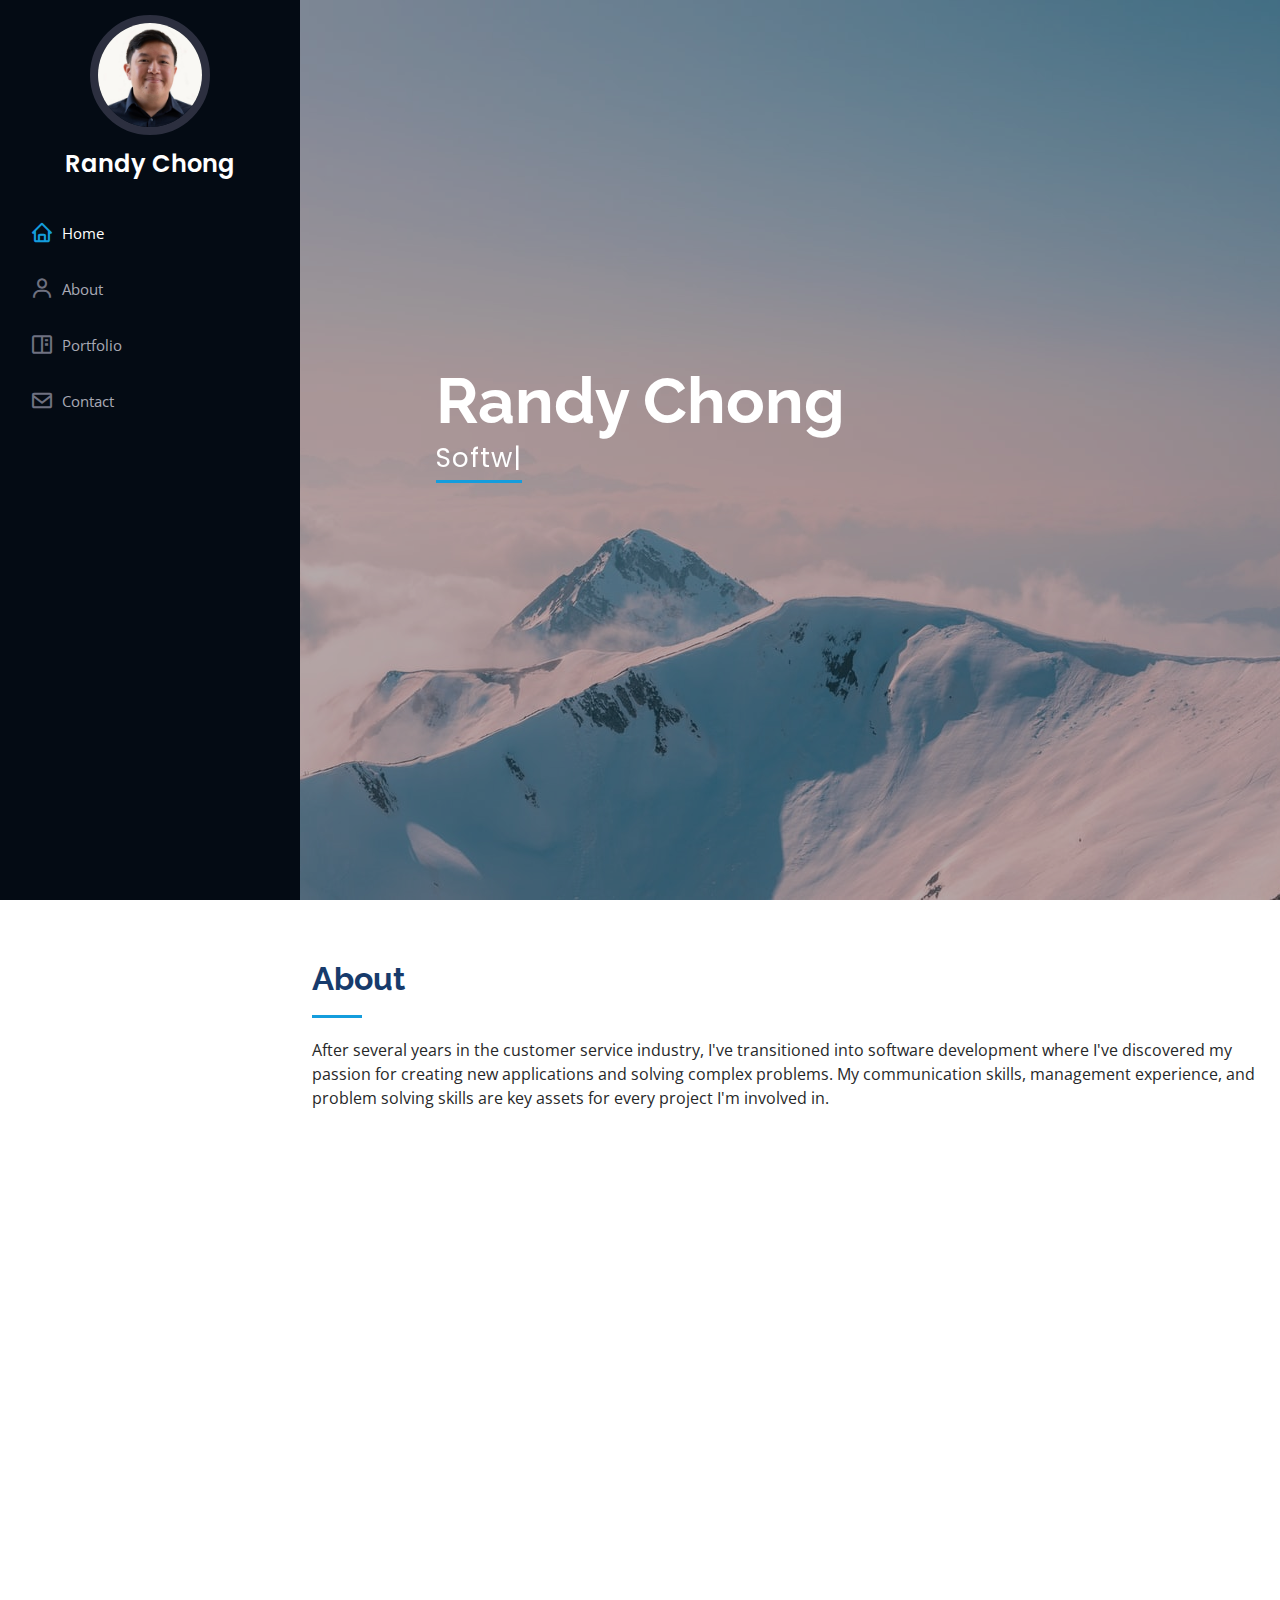
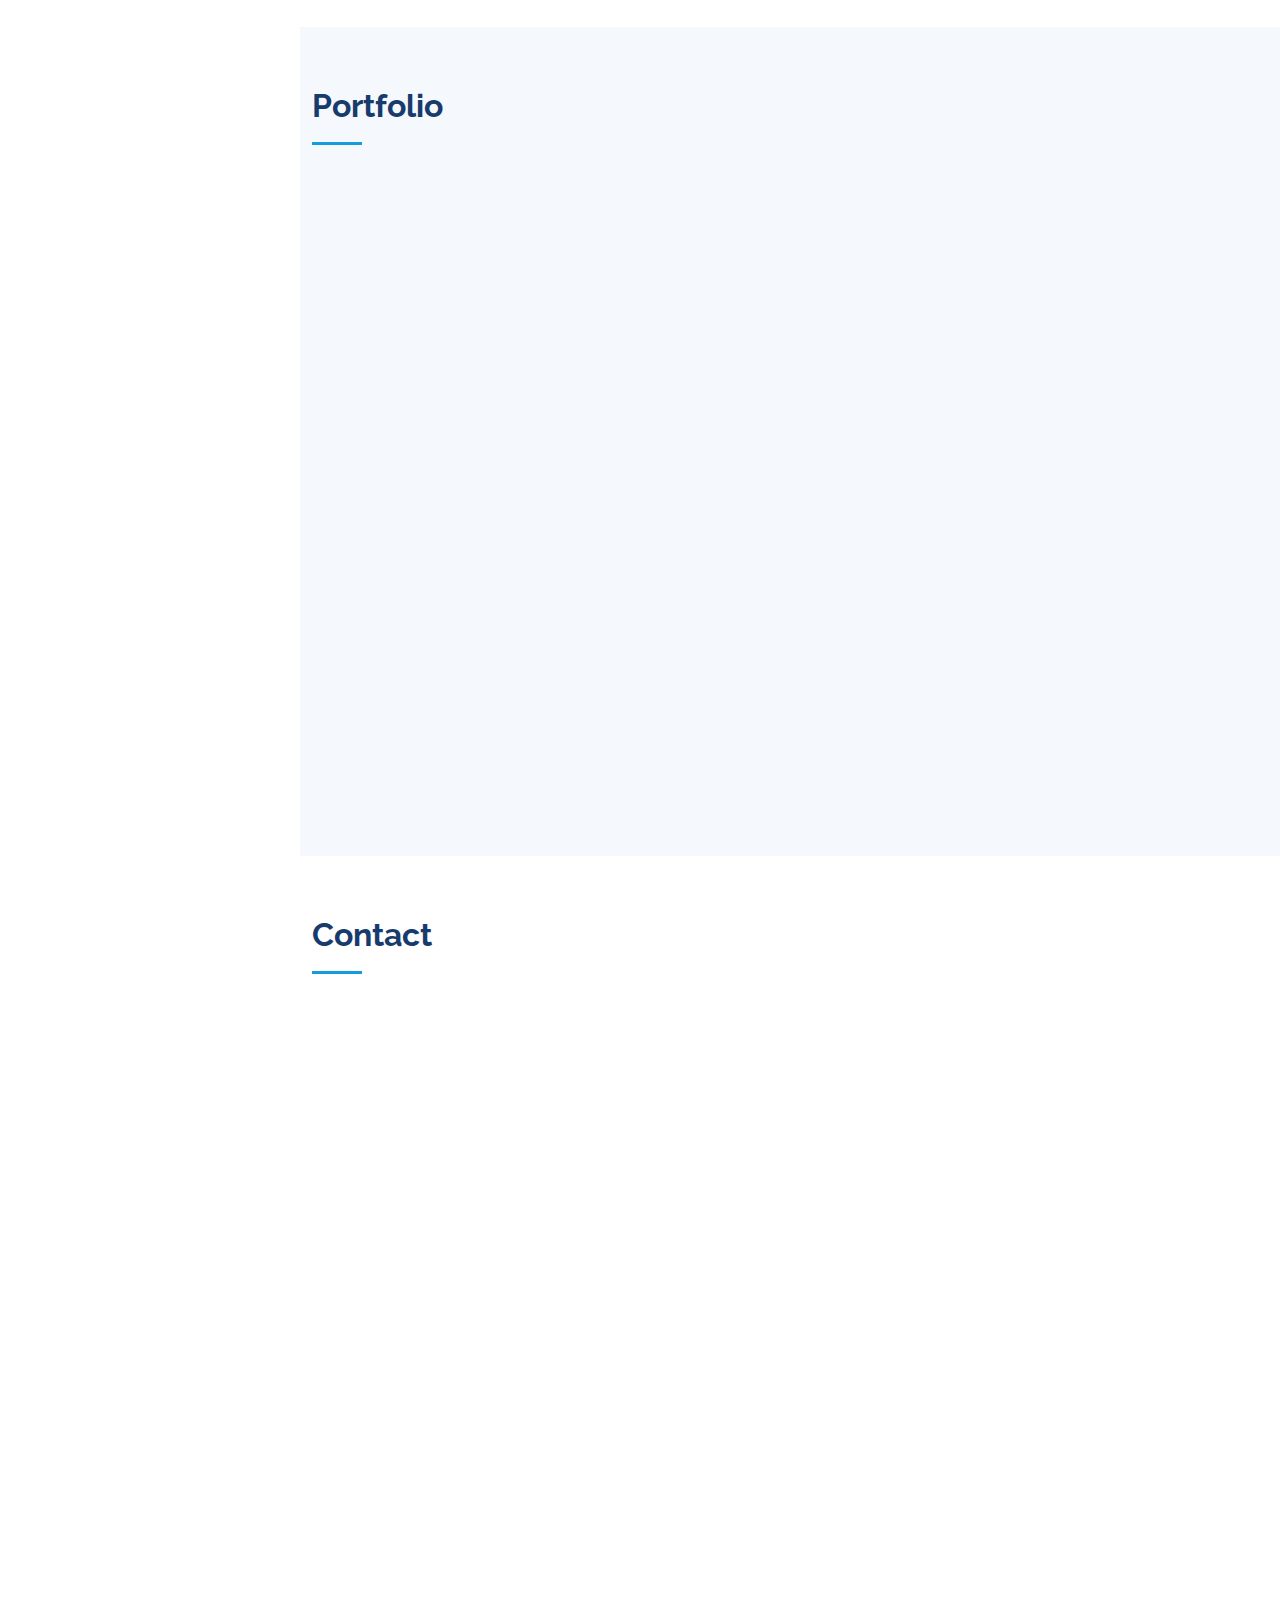
==== index.html @ 20ec04c0 "removed subfolder that contained all files and places all files into just one folder" ====
<!DOCTYPE html>
<html lang="en">

<head>
  <meta charset="utf-8">
  <meta content="width=device-width, initial-scale=1.0" name="viewport">

  <title>Randy Chong</title>
  <meta content="" name="description">
  <meta content="" name="keywords">

  <!-- Favicons -->
  <!-- <link href="assets/img/favicon.png" rel="icon"> -->
  <link href="assets/img/apple-touch-icon.png" rel="apple-touch-icon">

  <!-- Google Fonts -->
  <link href="https://fonts.googleapis.com/css?family=Open+Sans:300,300i,400,400i,600,600i,700,700i|Raleway:300,300i,400,400i,500,500i,600,600i,700,700i|Poppins:300,300i,400,400i,500,500i,600,600i,700,700i" rel="stylesheet">

  <!-- Vendor CSS Files -->
  <link href="assets/vendor/aos/aos.css" rel="stylesheet">
  <link href="assets/vendor/bootstrap/css/bootstrap.min.css" rel="stylesheet">
  <link href="assets/vendor/bootstrap-icons/bootstrap-icons.css" rel="stylesheet">
  <link href="assets/vendor/boxicons/css/boxicons.min.css" rel="stylesheet">
  <link href="assets/vendor/glightbox/css/glightbox.min.css" rel="stylesheet">
  <link href="assets/vendor/swiper/swiper-bundle.min.css" rel="stylesheet">

  <!-- Template Main CSS File -->
  <link href="assets/css/style.css" rel="stylesheet">

  <!-- =======================================================
  * Template Name: iPortfolio - v3.2.0
  * Template URL: https://bootstrapmade.com/iportfolio-bootstrap-portfolio-websites-template/
  * Author: BootstrapMade.com
  * License: https://bootstrapmade.com/license/
  ======================================================== -->
</head>

<body>

  <!-- ======= Mobile nav toggle button ======= -->
  <i class="bi bi-list mobile-nav-toggle d-xl-none"></i>

  <!-- ======= Header ======= -->
  <header id="header">
    <div class="d-flex flex-column">

      <div class="profile">
        <img src="assets/img/randy-profile-image.jpg" alt="" class="img-fluid rounded-circle">
        <h1 class="text-light"><a href="index.html">Randy Chong</a></h1>
        <!-- <div class="social-links mt-3 text-center">
          <a href="#" class="twitter"><i class="bx bxl-twitter"></i></a>
          <a href="#" class="facebook"><i class="bx bxl-facebook"></i></a>
          <a href="#" class="instagram"><i class="bx bxl-instagram"></i></a>
          <a href="#" class="google-plus"><i class="bx bxl-skype"></i></a>
          <a href="#" class="linkedin"><i class="bx bxl-linkedin"></i></a>
        </div> -->
      </div>

      <nav id="navbar" class="nav-menu navbar">
        <ul>
          <li><a href="#hero" class="nav-link scrollto active"><i class="bx bx-home"></i> <span>Home</span></a></li>
          <li><a href="#about" class="nav-link scrollto"><i class="bx bx-user"></i> <span>About</span></a></li>
          <!-- <li><a href="#resume" class="nav-link scrollto"><i class="bx bx-file-blank"></i> <span>Resume</span></a></li> -->
          <li><a href="#portfolio" class="nav-link scrollto"><i class="bx bx-book-content"></i> <span>Portfolio</span></a></li>
          <!-- <li><a href="#services" class="nav-link scrollto"><i class="bx bx-server"></i> <span>Services</span></a></li> -->
          <li><a href="#contact" class="nav-link scrollto"><i class="bx bx-envelope"></i> <span>Contact</span></a></li>
        </ul>
      </nav><!-- .nav-menu -->
    </div>
  </header><!-- End Header -->

  <!-- ======= Hero Section ======= -->
  <section id="hero" class="d-flex flex-column justify-content-center align-items-center">
    <div class="hero-container" data-aos="fade-in">
      <h1>Randy Chong</h1>
      <p><span class="typed" data-typed-items="Software Developer, Web Designer"></span></p>
    </div>
  </section><!-- End Hero -->

  <main id="main">

    <!-- ======= About Section ======= -->
    <section id="about" class="about">
      <div class="container">

        <div class="section-title">
          <h2>About</h2>
          <p>After several years in the customer service industry, I've transitioned into software development where I've discovered my passion for creating new applications and solving complex problems. My communication skills, management experience, and problem solving skills are key assets for every project I'm involved in.</p>
        </div>

        <div class="row">
          <div class="col-lg-4" data-aos="fade-right">
            <img src="assets/img/randy-profile-image.jpg" class="img-fluid" alt="">
          </div>
          <div class="col-lg-8 pt-4 pt-lg-0 content" data-aos="fade-left">
            <h3>Software Developer &amp; Web Designer</h3>
            <p class="fst-italic">
              I love designing clean and modern-looking websites.
            </p>
            <div class="row">
              <div class="col-lg-6">
                <ul>
                  <li><i class="bi bi-chevron-right"></i> <strong>Email:</strong> <span>mr.randy.chong@gmail.com</span></li>
                  <li><i class="bi bi-chevron-right"></i> <strong> Current City:</strong> <span>Houston, TX</span></li>
                  <li><i class="bi bi-chevron-right"></i> <a href="https://www.linkedin.com/in/randy-chong-04b823ab/"><strong>LinkedIn</strong></a></li>
                </ul>
              </div>
              <div class="col-lg-6">
                <ul>
                  <li><i class="bi bi-chevron-right"></i> <strong>Hometown:</strong> <span>Pensacola, FL</span></li>
                  <li><i class="bi bi-chevron-right"></i> <a href="https://github.com/randychong"><strong>Github</strong></a></li>
                  <li><i class="bi bi-chevron-right"></i> <a href="https://docs.google.com/document/d/1C3L4qeq_9tKzx2I7_Nu_vbmd6j36hJLEhpXfmGRimKo/edit?usp=sharing"><strong>Resume</strong></a></li>
                </ul>
              </div>
            </div>
            <h3>Technical Skills</h3>
            <div class="row">
              <div class="col-lg-6">
                <ul>
                  <li><i class="bi bi-chevron-right"></i> <strong>JavaScript</strong></li>
                  <li><i class="bi bi-chevron-right"></i> <strong>HTML | CSS</strong></li>
                  <li><i class="bi bi-chevron-right"></i> <strong>Python</strong></li>
                  <li><i class="bi bi-chevron-right"></i> <strong>Bootstrap</strong></li>
                </ul>
              </div>
              <div class="col-lg-6">
                <ul>
                  <li><i class="bi bi-chevron-right"></i> <strong>Node.js | Express</strong></li>
                  <li><i class="bi bi-chevron-right"></i> <strong>React | Redux</strong></li>
                  <li><i class="bi bi-chevron-right"></i> <strong>Git | Github</strong></li>
                  <li><i class="bi bi-chevron-right"></i> <strong>Supabase</strong></li>
                </ul>
              </div>
          </div>
        </div>

      </div>
    </section><!-- End About Section -->

    <!-- ======= Facts Section ======= -->
    <!-- <section id="facts" class="facts">
      <div class="container">

        <div class="section-title">
          <h2>Facts</h2>
          <p>Magnam dolores commodi suscipit. Necessitatibus eius consequatur ex aliquid fuga eum quidem. Sit sint consectetur velit. Quisquam quos quisquam cupiditate. Et nemo qui impedit suscipit alias ea. Quia fugiat sit in iste officiis commodi quidem hic quas.</p>
        </div>

        <div class="row no-gutters">

          <div class="col-lg-3 col-md-6 d-md-flex align-items-md-stretch" data-aos="fade-up">
            <div class="count-box">
              <i class="bi bi-emoji-smile"></i>
              <span data-purecounter-start="0" data-purecounter-end="232" data-purecounter-duration="1" class="purecounter"></span>
              <p><strong>Happy Clients</strong> consequuntur quae</p>
            </div>
          </div>

          <div class="col-lg-3 col-md-6 d-md-flex align-items-md-stretch" data-aos="fade-up" data-aos-delay="100">
            <div class="count-box">
              <i class="bi bi-journal-richtext"></i>
              <span data-purecounter-start="0" data-purecounter-end="521" data-purecounter-duration="1" class="purecounter"></span>
              <p><strong>Projects</strong> adipisci atque cum quia aut</p>
            </div>
          </div>

          <div class="col-lg-3 col-md-6 d-md-flex align-items-md-stretch" data-aos="fade-up" data-aos-delay="200">
            <div class="count-box">
              <i class="bi bi-headset"></i>
              <span data-purecounter-start="0" data-purecounter-end="1453" data-purecounter-duration="1" class="purecounter"></span>
              <p><strong>Hours Of Support</strong> aut commodi quaerat</p>
            </div>
          </div>

          <div class="col-lg-3 col-md-6 d-md-flex align-items-md-stretch" data-aos="fade-up" data-aos-delay="300">
            <div class="count-box">
              <i class="bi bi-people"></i>
              <span data-purecounter-start="0" data-purecounter-end="32" data-purecounter-duration="1" class="purecounter"></span>
              <p><strong>Hard Workers</strong> rerum asperiores dolor</p>
            </div>
          </div>

        </div>

      </div>
    </section>End Facts Section -->

    <!-- ======= Skills Section ======= -->
    <!-- <section id="skills" class="skills section-bg">
      <div class="container">

        <div class="section-title">
          <h2>Skills</h2>
          <p>Magnam dolores commodi suscipit. Necessitatibus eius consequatur ex aliquid fuga eum quidem. Sit sint consectetur velit. Quisquam quos quisquam cupiditate. Et nemo qui impedit suscipit alias ea. Quia fugiat sit in iste officiis commodi quidem hic quas.</p>
        </div>

        <div class="row skills-content">

          <div class="col-lg-6" data-aos="fade-up">

            <div class="progress">
              <span class="skill">HTML <i class="val">100%</i></span>
              <div class="progress-bar-wrap">
                <div class="progress-bar" role="progressbar" aria-valuenow="100" aria-valuemin="0" aria-valuemax="100"></div>
              </div>
            </div>

            <div class="progress">
              <span class="skill">CSS <i class="val">90%</i></span>
              <div class="progress-bar-wrap">
                <div class="progress-bar" role="progressbar" aria-valuenow="90" aria-valuemin="0" aria-valuemax="100"></div>
              </div>
            </div>

            <div class="progress">
              <span class="skill">JavaScript <i class="val">75%</i></span>
              <div class="progress-bar-wrap">
                <div class="progress-bar" role="progressbar" aria-valuenow="75" aria-valuemin="0" aria-valuemax="100"></div>
              </div>
            </div>

          </div>

          <div class="col-lg-6" data-aos="fade-up" data-aos-delay="100">

            <div class="progress">
              <span class="skill">PHP <i class="val">80%</i></span>
              <div class="progress-bar-wrap">
                <div class="progress-bar" role="progressbar" aria-valuenow="80" aria-valuemin="0" aria-valuemax="100"></div>
              </div>
            </div>

            <div class="progress">
              <span class="skill">WordPress/CMS <i class="val">90%</i></span>
              <div class="progress-bar-wrap">
                <div class="progress-bar" role="progressbar" aria-valuenow="90" aria-valuemin="0" aria-valuemax="100"></div>
              </div>
            </div>

            <div class="progress">
              <span class="skill">Photoshop <i class="val">55%</i></span>
              <div class="progress-bar-wrap">
                <div class="progress-bar" role="progressbar" aria-valuenow="55" aria-valuemin="0" aria-valuemax="100"></div>
              </div>
            </div>

          </div>

        </div>

      </div>
    </section>End Skills Section -->

    <!-- ======= Resume Section ======= -->
    <!-- <section id="resume" class="resume">
      <div class="container">

        <div class="section-title">
          <h2>Resume</h2>
          <p>Magnam dolores commodi suscipit. Necessitatibus eius consequatur ex aliquid fuga eum quidem. Sit sint consectetur velit. Quisquam quos quisquam cupiditate. Et nemo qui impedit suscipit alias ea. Quia fugiat sit in iste officiis commodi quidem hic quas.</p>
        </div>

        <div class="row">
          <div class="col-lg-6" data-aos="fade-up">
            <h3 class="resume-title">Sumary</h3>
            <div class="resume-item pb-0">
              <h4>Alex Smith</h4>
              <p><em>Innovative and deadline-driven Graphic Designer with 3+ years of experience designing and developing user-centered digital/print marketing material from initial concept to final, polished deliverable.</em></p>
              <ul>
                <li>Portland par 127,Orlando, FL</li>
                <li>(123) 456-7891</li>
                <li>alice.barkley@example.com</li>
              </ul>
            </div>

            <h3 class="resume-title">Education</h3>
            <div class="resume-item">
              <h4>Master of Fine Arts &amp; Graphic Design</h4>
              <h5>2015 - 2016</h5>
              <p><em>Rochester Institute of Technology, Rochester, NY</em></p>
              <p>Qui deserunt veniam. Et sed aliquam labore tempore sed quisquam iusto autem sit. Ea vero voluptatum qui ut dignissimos deleniti nerada porti sand markend</p>
            </div>
            <div class="resume-item">
              <h4>Bachelor of Fine Arts &amp; Graphic Design</h4>
              <h5>2010 - 2014</h5>
              <p><em>Rochester Institute of Technology, Rochester, NY</em></p>
              <p>Quia nobis sequi est occaecati aut. Repudiandae et iusto quae reiciendis et quis Eius vel ratione eius unde vitae rerum voluptates asperiores voluptatem Earum molestiae consequatur neque etlon sader mart dila</p>
            </div>
          </div>
          <div class="col-lg-6" data-aos="fade-up" data-aos-delay="100">
            <h3 class="resume-title">Professional Experience</h3>
            <div class="resume-item">
              <h4>Senior graphic design specialist</h4>
              <h5>2019 - Present</h5>
              <p><em>Experion, New York, NY </em></p>
              <ul>
                <li>Lead in the design, development, and implementation of the graphic, layout, and production communication materials</li>
                <li>Delegate tasks to the 7 members of the design team and provide counsel on all aspects of the project. </li>
                <li>Supervise the assessment of all graphic materials in order to ensure quality and accuracy of the design</li>
                <li>Oversee the efficient use of production project budgets ranging from $2,000 - $25,000</li>
              </ul>
            </div>
            <div class="resume-item">
              <h4>Graphic design specialist</h4>
              <h5>2017 - 2018</h5>
              <p><em>Stepping Stone Advertising, New York, NY</em></p>
              <ul>
                <li>Developed numerous marketing programs (logos, brochures,infographics, presentations, and advertisements).</li>
                <li>Managed up to 5 projects or tasks at a given time while under pressure</li>
                <li>Recommended and consulted with clients on the most appropriate graphic design</li>
                <li>Created 4+ design presentations and proposals a month for clients and account managers</li>
              </ul>
            </div>
          </div>
        </div>

      </div>
    </section>End Resume Section -->

    <!-- ======= Portfolio Section ======= -->
    <section id="portfolio" class="portfolio section-bg">
      <div class="container">

        <div class="section-title">
          <h2>Portfolio</h2>
          <!-- <p>Magnam dolores commodi suscipit. Necessitatibus eius consequatur ex aliquid fuga eum quidem. Sit sint consectetur velit. Quisquam quos quisquam cupiditate. Et nemo qui impedit suscipit alias ea. Quia fugiat sit in iste officiis commodi quidem hic quas.</p> -->
        </div>

        <!-- <div class="row" data-aos="fade-up">
          <div class="col-lg-12 d-flex justify-content-center">
            <ul id="portfolio-flters">
              <li data-filter="*" class="filter-active">All</li>
              <li data-filter=".filter-app">App</li>
              <li data-filter=".filter-card">Card</li>
              <li data-filter=".filter-web">Web</li>
            </ul>
          </div>
        </div> -->

        <div class="row portfolio-container" data-aos="fade-up" data-aos-delay="100">

          <div class="col-lg-4 col-md-6 portfolio-item filter-app">
            <div class="portfolio-wrap">
              <img src="assets/img/portfolio/foodfindr-login-page.png" class="img-fluid" alt="">
              <div class="portfolio-links">
                <a href="assets/img/portfolio/foodfindr-login-page.png" data-gallery="portfolioGallery" class="portfolio-lightbox" title="Food Findr Login Page"><i class="bx bx-plus"></i></a>
                <a href="https://github.com/chkling/food-findr" title="Source Code"><i class="bx bx-link"></i></a>
              </div>
            </div>
          </div>

          <div class="col-lg-4 col-md-6 portfolio-item filter-web">
            <div class="portfolio-wrap">
              <img src="assets/img/portfolio/chongskitchen-homepage.png" class="img-fluid" alt="">
              <div class="portfolio-links">
                <a href="assets/img/portfolio/chongskitchen-homepage.png" data-gallery="portfolioGallery" class="portfolio-lightbox" title="Chong's Kitchen Homepage"><i class="bx bx-plus"></i></a>
                <a href="https://github.com/randychong/chongskitchen" title="Source Code"><i class="bx bx-link"></i></a>
              </div>
            </div>
          </div>
          
          <div class="col-lg-4 col-md-6 portfolio-item filter-app">
            <div class="portfolio-wrap">
              <img src="assets/img/portfolio/chongskitchen-recipepage.png" class="img-fluid" alt="">
              <div class="portfolio-links">
                <a href="assets/img/portfolio/chongskitchen-recipepage.png" data-gallery="portfolioGallery" class="portfolio-lightbox" title="Chong's Kitchen Recipes Page"><i class="bx bx-plus"></i></a>
                <a href="https://github.com/randychong/chongskitchen" title="Source Code"><i class="bx bx-link"></i></a>
              </div>
            </div>
          </div>

          <div class="col-lg-4 col-md-6 portfolio-item filter-card">
            <div class="portfolio-wrap">
              <img src="assets/img/portfolio/chongskitchen-contactpage.png" class="img-fluid" alt="">
              <div class="portfolio-links">
                <a href="assets/img/portfolio/chongskitchen-contactpage.png" data-gallery="portfolioGallery" class="portfolio-lightbox" title="Chong's Kitchen Contact Page"><i class="bx bx-plus"></i></a>
                <a href="https://github.com/randychong/chongskitchen" title="Source Code"><i class="bx bx-link"></i></a>
              </div>
            </div>
          </div>

          <div class="col-lg-4 col-md-6 portfolio-item filter-web">
            <div class="portfolio-wrap">
              <img src="assets/img/portfolio/chongskitchen-chefspage.png" class="img-fluid" alt="">
              <div class="portfolio-links">
                <a href="assets/img/portfolio/chongskitchen-chefspage.png" data-gallery="portfolioGallery" class="portfolio-lightbox" title="Chong's Kitchen Chefs Page"><i class="bx bx-plus"></i></a>
                <a href="https://github.com/randychong/chongskitchen" title="Source Code"><i class="bx bx-link"></i></a>
              </div>
            </div>
          </div>

          <div class="col-lg-4 col-md-6 portfolio-item filter-app">
            <div class="portfolio-wrap">
              <img src="assets/img/portfolio/foodfindr-signup-page.png" class="img-fluid" alt="">
              <div class="portfolio-links">
                <a href="assets/img/portfolio/foodfindr-signup-page.png" data-gallery="portfolioGallery" class="portfolio-lightbox" title="Food Findr Sign Up Page"><i class="bx bx-plus"></i></a>
                <a href="https://github.com/chkling/food-findr" title="Source Code"><i class="bx bx-link"></i></a>
              </div>
            </div>
          </div>

          <div class="col-lg-4 col-md-6 portfolio-item filter-card">
            <div class="portfolio-wrap">
              <img src="assets/img/portfolio/weather-app.png" class="img-fluid" alt="">
              <div class="portfolio-links">
                <a href="assets/img/portfolio/weather-app.png" data-gallery="portfolioGallery" class="portfolio-lightbox" title="Weather App"><i class="bx bx-plus"></i></a>
                <a href="https://github.com/randychong/weather-app" title="Source Code"><i class="bx bx-link"></i></a>
              </div>
            </div>
          </div>

          <div class="col-lg-4 col-md-6 portfolio-item filter-card">
            <div class="portfolio-wrap">
              <img src="assets/img/portfolio/directory-app.png" class="img-fluid" alt="">
              <div class="portfolio-links">
                <a href="assets/img/portfolio/directory-app.png" data-gallery="portfolioGallery" class="portfolio-lightbox" title="Directory App"><i class="bx bx-plus"></i></a>
                <a href="https://github.com/randychong/directory-app" title="Source Code"><i class="bx bx-link"></i></a>
              </div>
            </div>
          </div>

          <div class="col-lg-4 col-md-6 portfolio-item filter-web">
            <div class="portfolio-wrap">
              <img src="assets/img/portfolio/movie-app.png" class="img-fluid" alt="">
              <div class="portfolio-links">
                <a href="assets/img/portfolio/movie-app.png" data-gallery="portfolioGallery" class="portfolio-lightbox" title="Show Stars Movie App"><i class="bx bx-plus"></i></a>
                <a href="https://github.com/randychong/digitalcrafts-03-2021/tree/main/week12/day1/movie-app" title="Source Code"><i class="bx bx-link"></i></a>
              </div>
            </div>
          </div>

        </div>

      </div>
    </section><!-- End Portfolio Section -->

    <!-- ======= Services Section ======= -->
    <!-- <section id="services" class="services">
      <div class="container">

        <div class="section-title">
          <h2>Services</h2>
          <p>Magnam dolores commodi suscipit. Necessitatibus eius consequatur ex aliquid fuga eum quidem. Sit sint consectetur velit. Quisquam quos quisquam cupiditate. Et nemo qui impedit suscipit alias ea. Quia fugiat sit in iste officiis commodi quidem hic quas.</p>
        </div>

        <div class="row">
          <div class="col-lg-4 col-md-6 icon-box" data-aos="fade-up">
            <div class="icon"><i class="bi bi-briefcase"></i></div>
            <h4 class="title"><a href="">Lorem Ipsum</a></h4>
            <p class="description">Voluptatum deleniti atque corrupti quos dolores et quas molestias excepturi sint occaecati cupiditate non provident</p>
          </div>
          <div class="col-lg-4 col-md-6 icon-box" data-aos="fade-up" data-aos-delay="100">
            <div class="icon"><i class="bi bi-card-checklist"></i></div>
            <h4 class="title"><a href="">Dolor Sitema</a></h4>
            <p class="description">Minim veniam, quis nostrud exercitation ullamco laboris nisi ut aliquip ex ea commodo consequat tarad limino ata</p>
          </div>
          <div class="col-lg-4 col-md-6 icon-box" data-aos="fade-up" data-aos-delay="200">
            <div class="icon"><i class="bi bi-bar-chart"></i></div>
            <h4 class="title"><a href="">Sed ut perspiciatis</a></h4>
            <p class="description">Duis aute irure dolor in reprehenderit in voluptate velit esse cillum dolore eu fugiat nulla pariatur</p>
          </div>
          <div class="col-lg-4 col-md-6 icon-box" data-aos="fade-up" data-aos-delay="300">
            <div class="icon"><i class="bi bi-binoculars"></i></div>
            <h4 class="title"><a href="">Magni Dolores</a></h4>
            <p class="description">Excepteur sint occaecat cupidatat non proident, sunt in culpa qui officia deserunt mollit anim id est laborum</p>
          </div>
          <div class="col-lg-4 col-md-6 icon-box" data-aos="fade-up" data-aos-delay="400">
            <div class="icon"><i class="bi bi-brightness-high"></i></div>
            <h4 class="title"><a href="">Nemo Enim</a></h4>
            <p class="description">At vero eos et accusamus et iusto odio dignissimos ducimus qui blanditiis praesentium voluptatum deleniti atque</p>
          </div>
          <div class="col-lg-4 col-md-6 icon-box" data-aos="fade-up" data-aos-delay="500">
            <div class="icon"><i class="bi bi-calendar4-week"></i></div>
            <h4 class="title"><a href="">Eiusmod Tempor</a></h4>
            <p class="description">Et harum quidem rerum facilis est et expedita distinctio. Nam libero tempore, cum soluta nobis est eligendi</p>
          </div>
        </div>

      </div>
    </section>End Services Section -->

    <!-- ======= Testimonials Section ======= -->
    <!-- <section id="testimonials" class="testimonials section-bg">
      <div class="container">

        <div class="section-title">
          <h2>Testimonials</h2>
          <p>Magnam dolores commodi suscipit. Necessitatibus eius consequatur ex aliquid fuga eum quidem. Sit sint consectetur velit. Quisquam quos quisquam cupiditate. Et nemo qui impedit suscipit alias ea. Quia fugiat sit in iste officiis commodi quidem hic quas.</p>
        </div>

        <div class="testimonials-slider swiper-container" data-aos="fade-up" data-aos-delay="100">
          <div class="swiper-wrapper">

            <div class="swiper-slide">
              <div class="testimonial-item" data-aos="fade-up">
                <p>
                  <i class="bx bxs-quote-alt-left quote-icon-left"></i>
                  Proin iaculis purus consequat sem cure digni ssim donec porttitora entum suscipit rhoncus. Accusantium quam, ultricies eget id, aliquam eget nibh et. Maecen aliquam, risus at semper.
                  <i class="bx bxs-quote-alt-right quote-icon-right"></i>
                </p>
                <img src="assets/img/testimonials/testimonials-1.jpg" class="testimonial-img" alt="">
                <h3>Saul Goodman</h3>
                <h4>Ceo &amp; Founder</h4>
              </div>
            </div>End testimonial item -->

            <!-- <div class="swiper-slide">
              <div class="testimonial-item" data-aos="fade-up" data-aos-delay="100">
                <p>
                  <i class="bx bxs-quote-alt-left quote-icon-left"></i>
                  Export tempor illum tamen malis malis eram quae irure esse labore quem cillum quid cillum eram malis quorum velit fore eram velit sunt aliqua noster fugiat irure amet legam anim culpa.
                  <i class="bx bxs-quote-alt-right quote-icon-right"></i>
                </p>
                <img src="assets/img/testimonials/testimonials-2.jpg" class="testimonial-img" alt="">
                <h3>Sara Wilsson</h3>
                <h4>Designer</h4>
              </div>
            </div>End testimonial item

            <div class="swiper-slide">
              <div class="testimonial-item" data-aos="fade-up" data-aos-delay="200">
                <p>
                  <i class="bx bxs-quote-alt-left quote-icon-left"></i>
                  Enim nisi quem export duis labore cillum quae magna enim sint quorum nulla quem veniam duis minim tempor labore quem eram duis noster aute amet eram fore quis sint minim.
                  <i class="bx bxs-quote-alt-right quote-icon-right"></i>
                </p>
                <img src="assets/img/testimonials/testimonials-3.jpg" class="testimonial-img" alt="">
                <h3>Jena Karlis</h3>
                <h4>Store Owner</h4>
              </div>
            </div>End testimonial item -->

            <!-- <div class="swiper-slide">
              <div class="testimonial-item" data-aos="fade-up" data-aos-delay="300">
                <p>
                  <i class="bx bxs-quote-alt-left quote-icon-left"></i>
                  Fugiat enim eram quae cillum dolore dolor amet nulla culpa multos export minim fugiat minim velit minim dolor enim duis veniam ipsum anim magna sunt elit fore quem dolore labore illum veniam.
                  <i class="bx bxs-quote-alt-right quote-icon-right"></i>
                </p>
                <img src="assets/img/testimonials/testimonials-4.jpg" class="testimonial-img" alt="">
                <h3>Matt Brandon</h3>
                <h4>Freelancer</h4>
              </div>
            </div>End testimonial item -->

            <!-- <div class="swiper-slide">
              <div class="testimonial-item" data-aos="fade-up" data-aos-delay="400">
                <p>
                  <i class="bx bxs-quote-alt-left quote-icon-left"></i>
                  Quis quorum aliqua sint quem legam fore sunt eram irure aliqua veniam tempor noster veniam enim culpa labore duis sunt culpa nulla illum cillum fugiat legam esse veniam culpa fore nisi cillum quid.
                  <i class="bx bxs-quote-alt-right quote-icon-right"></i>
                </p>
                <img src="assets/img/testimonials/testimonials-5.jpg" class="testimonial-img" alt="">
                <h3>John Larson</h3>
                <h4>Entrepreneur</h4>
              </div>
            </div>End testimonial item -->

          <!-- </div>
          <div class="swiper-pagination"></div>
        </div>

      </div>
    </section>End Testimonials Section -->

    <!-- ======= Contact Section ======= -->
    <section id="contact" class="contact">
      <div class="container">

        <div class="section-title">
          <h2>Contact</h2>
          <!-- <p>Magnam dolores commodi suscipit. Necessitatibus eius consequatur ex aliquid fuga eum quidem. Sit sint consectetur velit. Quisquam quos quisquam cupiditate. Et nemo qui impedit suscipit alias ea. Quia fugiat sit in iste officiis commodi quidem hic quas.</p> -->
        </div>

        <div class="row" data-aos="fade-in">

          <div class="col-lg-5 d-flex align-items-stretch">
            <div class="info">
              <div class="address">
                <i class="bi bi-geo-alt"></i>
                <h4>City</h4>
                <p>Houston, TX</p>
              </div>

              <div class="email">
                <i class="bi bi-envelope"></i>
                <h4>Email</h4>
                <p>mr.randy.chong@gmail.com</p>
              </div>

              <!-- <div class="phone">
                <i class="bi bi-phone"></i>
                <h4>Phone</h4>
                <p>(321) 417-6756</p>
              </div> -->

              <!-- <iframe src="https://www.google.com/maps/embed?pb=!1m14!1m8!1m3!1d12097.433213460943!2d-74.0062269!3d40.7101282!3m2!1i1024!2i768!4f13.1!3m3!1m2!1s0x0%3A0xb89d1fe6bc499443!2sDowntown+Conference+Center!5e0!3m2!1smk!2sbg!4v1539943755621" frameborder="0" style="border:0; width: 100%; height: 290px;" allowfullscreen></iframe> -->
            </div>

          </div>

          <div class="col-lg-7 mt-5 mt-lg-0 d-flex align-items-stretch">
            <form action="forms/contact.php" method="post" role="form" class="php-email-form">
              <div class="row">
                <div class="form-group col-md-6">
                  <label for="name">Your Name</label>
                  <input type="text" name="name" class="form-control" id="name" required>
                </div>
                <div class="form-group col-md-6">
                  <label for="name">Your Email</label>
                  <input type="email" class="form-control" name="email" id="email" required>
                </div>
              </div>
              <div class="form-group">
                <label for="name">Subject</label>
                <input type="text" class="form-control" name="subject" id="subject" required>
              </div>
              <div class="form-group">
                <label for="name">Message</label>
                <textarea class="form-control" name="message" rows="10" required></textarea>
              </div>
              <div class="my-3">
                <div class="loading">Loading</div>
                <div class="error-message"></div>
                <div class="sent-message">Your message has been sent. Thank you!</div>
              </div>
              <div class="text-center"><button type="submit">Send Message</button></div>
            </form>
          </div>

        </div>

      </div>
    </section><!-- End Contact Section -->

  </main><!-- End #main -->

  <!-- ======= Footer ======= -->
  <footer id="footer">
    <div class="container">
      <!-- <div class="copyright">
        &copy; Copyright <strong><span>iPortfolio</span></strong>
      </div> -->
      <div class="credits">
        <!-- All the links in the footer should remain intact. -->
        <!-- You can delete the links only if you purchased the pro version. -->
        <!-- Licensing information: https://bootstrapmade.com/license/ -->
        <!-- Purchase the pro version with working PHP/AJAX contact form: https://bootstrapmade.com/iportfolio-bootstrap-portfolio-websites-template/ -->
        <!-- Designed by <a href="https://bootstrapmade.com/">BootstrapMade</a> -->
      </div>
    </div>
  </footer><!-- End  Footer -->

  <a href="#" class="back-to-top d-flex align-items-center justify-content-center"><i class="bi bi-arrow-up-short"></i></a>

  <!-- Vendor JS Files -->
  <script src="assets/vendor/aos/aos.js"></script>
  <script src="assets/vendor/bootstrap/js/bootstrap.bundle.min.js"></script>
  <script src="assets/vendor/glightbox/js/glightbox.min.js"></script>
  <script src="assets/vendor/isotope-layout/isotope.pkgd.min.js"></script>
  <script src="assets/vendor/php-email-form/validate.js"></script>
  <script src="assets/vendor/purecounter/purecounter.js"></script>
  <script src="assets/vendor/swiper/swiper-bundle.min.js"></script>
  <script src="assets/vendor/typed.js/typed.min.js"></script>
  <script src="assets/vendor/waypoints/noframework.waypoints.js"></script>

  <!-- Template Main JS File -->
  <script src="assets/js/main.js"></script>

</body>

</html>
---- assets/css/style.css ----
/**
* Template Name: iPortfolio - v3.2.0
* Template URL: https://bootstrapmade.com/iportfolio-bootstrap-portfolio-websites-template/
* Author: BootstrapMade.com
* License: https://bootstrapmade.com/license/
*/

/*--------------------------------------------------------------
# General
--------------------------------------------------------------*/
body {
  font-family: "Open Sans", sans-serif;
  color: #272829;
}

a {
  color: #149ddd;
  text-decoration: none;
}

a:hover {
  color: #37b3ed;
  text-decoration: none;
}

h1,
h2,
h3,
h4,
h5,
h6 {
  font-family: "Raleway", sans-serif;
}

/*--------------------------------------------------------------
# Back to top button
--------------------------------------------------------------*/
.back-to-top {
  position: fixed;
  visibility: hidden;
  opacity: 0;
  right: 15px;
  bottom: 15px;
  z-index: 996;
  background: #149ddd;
  width: 40px;
  height: 40px;
  border-radius: 50px;
  transition: all 0.4s;
}

.back-to-top i {
  font-size: 28px;
  color: #fff;
  line-height: 0;
}

.back-to-top:hover {
  background: #2eafec;
  color: #fff;
}

.back-to-top.active {
  visibility: visible;
  opacity: 1;
}

/*--------------------------------------------------------------
# Header
--------------------------------------------------------------*/
#header {
  position: fixed;
  top: 0;
  left: 0;
  bottom: 0;
  width: 300px;
  transition: all ease-in-out 0.5s;
  z-index: 9997;
  transition: all 0.5s;
  padding: 0 15px;
  background: #040b14;
  overflow-y: auto;
}

#header .profile img {
  margin: 15px auto;
  display: block;
  width: 120px;
  border: 8px solid #2c2f3f;
}

#header .profile h1 {
  font-size: 24px;
  margin: 0;
  padding: 0;
  font-weight: 600;
  -moz-text-align-last: center;
  text-align-last: center;
  font-family: "Poppins", sans-serif;
}

#header .profile h1 a,
#header .profile h1 a:hover {
  color: #fff;
  text-decoration: none;
}

#header .profile .social-links a {
  font-size: 18px;
  display: inline-block;
  background: #212431;
  color: #fff;
  line-height: 1;
  padding: 8px 0;
  margin-right: 4px;
  border-radius: 50%;
  text-align: center;
  width: 36px;
  height: 36px;
  transition: 0.3s;
}

#header .profile .social-links a:hover {
  background: #149ddd;
  color: #fff;
  text-decoration: none;
}

#main {
  margin-left: 300px;
}

@media (max-width: 1199px) {
  #header {
    left: -300px;
  }
  #main {
    margin-left: 0;
  }
}

/*--------------------------------------------------------------
# Navigation Menu
--------------------------------------------------------------*/
/* Desktop Navigation */
.nav-menu {
  padding: 30px 0 0 0;
}

.nav-menu * {
  margin: 0;
  padding: 0;
  list-style: none;
}

.nav-menu > ul > li {
  position: relative;
  white-space: nowrap;
}

.nav-menu a {
  display: flex;
  align-items: center;
  color: #a8a9b4;
  padding: 12px 15px;
  margin-bottom: 8px;
  transition: 0.3s;
  font-size: 15px;
}

.nav-menu a i {
  font-size: 24px;
  padding-right: 8px;
  color: #6f7180;
}

.nav-menu a:hover,
.nav-menu .active,
.nav-menu li:hover > a {
  text-decoration: none;
  color: #fff;
}

.nav-menu a:hover i,
.nav-menu .active i,
.nav-menu li:hover > a i {
  color: #149ddd;
}

/* Mobile Navigation */
.mobile-nav-toggle {
  position: fixed;
  right: 15px;
  top: 15px;
  z-index: 9998;
  border: 0;
  font-size: 24px;
  transition: all 0.4s;
  outline: none !important;
  background-color: #149ddd;
  color: #fff;
  width: 40px;
  height: 40px;
  display: inline-flex;
  align-items: center;
  justify-content: center;
  line-height: 0;
  border-radius: 50px;
  cursor: pointer;
}

.mobile-nav-active {
  overflow: hidden;
}

.mobile-nav-active #header {
  left: 0;
}

/*--------------------------------------------------------------
# Hero Section
--------------------------------------------------------------*/
#hero {
  width: 100%;
  height: 100vh;
  background: url("../img/mountain.jpg") top center;
  background-size: cover;
}

#hero:before {
  content: "";
  background: rgba(5, 13, 24, 0.3);
  position: absolute;
  bottom: 0;
  top: 0;
  left: 0;
  right: 0;
  z-index: 1;
}

#hero .hero-container {
  position: relative;
  z-index: 2;
  min-width: 300px;
}

#hero h1 {
  margin: 0 0 10px 0;
  font-size: 64px;
  font-weight: 700;
  line-height: 56px;
  color: #fff;
}

#hero p {
  color: #fff;
  margin-bottom: 50px;
  font-size: 26px;
  font-family: "Poppins", sans-serif;
}

#hero p span {
  color: #fff;
  padding-bottom: 4px;
  letter-spacing: 1px;
  border-bottom: 3px solid #149ddd;
}

@media (min-width: 1024px) {
  #hero {
    background-attachment: fixed;
  }
}

@media (max-width: 768px) {
  #hero h1 {
    font-size: 28px;
    line-height: 36px;
  }
  #hero h2 {
    font-size: 18px;
    line-height: 24px;
    margin-bottom: 30px;
  }
}

/*--------------------------------------------------------------
# Sections General
--------------------------------------------------------------*/
section {
  padding: 60px 0;
  overflow: hidden;
}

.section-bg {
  background: #f5f8fd;
}

.section-title {
  padding-bottom: 30px;
}

.section-title h2 {
  font-size: 32px;
  font-weight: bold;
  margin-bottom: 20px;
  padding-bottom: 20px;
  position: relative;
  color: #173b6c;
}

.section-title h2::after {
  content: "";
  position: absolute;
  display: block;
  width: 50px;
  height: 3px;
  background: #149ddd;
  bottom: 0;
  left: 0;
}

.section-title p {
  margin-bottom: 0;
}

/*--------------------------------------------------------------
# About
--------------------------------------------------------------*/
.about .content h3 {
  font-weight: 700;
  font-size: 26px;
  color: #173b6c;
}

.about .content ul {
  list-style: none;
  padding: 0;
}

.about .content ul li {
  margin-bottom: 20px;
  display: flex;
  align-items: center;
}

.about .content ul strong {
  margin-right: 10px;
}

.about .content ul i {
  font-size: 16px;
  margin-right: 5px;
  color: #149ddd;
  line-height: 0;
}

.about .content p:last-child {
  margin-bottom: 0;
}

/*--------------------------------------------------------------
# Facts
--------------------------------------------------------------*/
.facts {
  padding-bottom: 30px;
}

.facts .count-box {
  padding: 30px;
  width: 100%;
}

.facts .count-box i {
  display: block;
  font-size: 44px;
  color: #149ddd;
  float: left;
  line-height: 0;
}

.facts .count-box span {
  font-size: 48px;
  line-height: 40px;
  display: block;
  font-weight: 700;
  color: #050d18;
  margin-left: 60px;
}

.facts .count-box p {
  padding: 15px 0 0 0;
  margin: 0 0 0 60px;
  font-family: "Raleway", sans-serif;
  font-size: 14px;
  color: #122f57;
}

.facts .count-box a {
  font-weight: 600;
  display: block;
  margin-top: 20px;
  color: #122f57;
  font-size: 15px;
  font-family: "Poppins", sans-serif;
  transition: ease-in-out 0.3s;
}

.facts .count-box a:hover {
  color: #1f5297;
}

/*--------------------------------------------------------------
# Akills
--------------------------------------------------------------*/
.skills .progress {
  height: 60px;
  display: block;
  background: none;
  border-radius: 0;
}

.skills .progress .skill {
  padding: 0;
  margin: 0 0 6px 0;
  text-transform: uppercase;
  display: block;
  font-weight: 600;
  font-family: "Poppins", sans-serif;
  color: #050d18;
}

.skills .progress .skill .val {
  float: right;
  font-style: normal;
}

.skills .progress-bar-wrap {
  background: #dce8f8;
  height: 10px;
}

.skills .progress-bar {
  width: 1px;
  height: 10px;
  transition: 0.9s;
  background-color: #149ddd;
}

/*--------------------------------------------------------------
# Resume
--------------------------------------------------------------*/
.resume .resume-title {
  font-size: 26px;
  font-weight: 700;
  margin-top: 20px;
  margin-bottom: 20px;
  color: #050d18;
}

.resume .resume-item {
  padding: 0 0 20px 20px;
  margin-top: -2px;
  border-left: 2px solid #1f5297;
  position: relative;
}

.resume .resume-item h4 {
  line-height: 18px;
  font-size: 18px;
  font-weight: 600;
  text-transform: uppercase;
  font-family: "Poppins", sans-serif;
  color: #050d18;
  margin-bottom: 10px;
}

.resume .resume-item h5 {
  font-size: 16px;
  background: #e4edf9;
  padding: 5px 15px;
  display: inline-block;
  font-weight: 600;
  margin-bottom: 10px;
}

.resume .resume-item ul {
  padding-left: 20px;
}

.resume .resume-item ul li {
  padding-bottom: 10px;
}

.resume .resume-item:last-child {
  padding-bottom: 0;
}

.resume .resume-item::before {
  content: "";
  position: absolute;
  width: 16px;
  height: 16px;
  border-radius: 50px;
  left: -9px;
  top: 0;
  background: #fff;
  border: 2px solid #1f5297;
}

/*--------------------------------------------------------------
# Portfolio
--------------------------------------------------------------*/
.portfolio .portfolio-item {
  margin-bottom: 30px;
}

.portfolio #portfolio-flters {
  padding: 0;
  margin: 0 auto 35px auto;
  list-style: none;
  text-align: center;
  background: #fff;
  border-radius: 50px;
  padding: 2px 15px;
}

.portfolio #portfolio-flters li {
  cursor: pointer;
  display: inline-block;
  padding: 10px 15px 8px 15px;
  font-size: 14px;
  font-weight: 600;
  line-height: 1;
  text-transform: uppercase;
  color: #272829;
  margin-bottom: 5px;
  transition: all 0.3s ease-in-out;
}

.portfolio #portfolio-flters li:hover,
.portfolio #portfolio-flters li.filter-active {
  color: #149ddd;
}

.portfolio #portfolio-flters li:last-child {
  margin-right: 0;
}

.portfolio .portfolio-wrap {
  transition: 0.3s;
  position: relative;
  overflow: hidden;
  z-index: 1;
}

.portfolio .portfolio-wrap::before {
  content: "";
  background: rgba(255, 255, 255, 0.5);
  position: absolute;
  left: 0;
  right: 0;
  top: 0;
  bottom: 0;
  transition: all ease-in-out 0.3s;
  z-index: 2;
  opacity: 0;
}

.portfolio .portfolio-wrap .portfolio-links {
  opacity: 1;
  left: 0;
  right: 0;
  bottom: -60px;
  z-index: 3;
  position: absolute;
  transition: all ease-in-out 0.3s;
  display: flex;
  justify-content: center;
}

.portfolio .portfolio-wrap .portfolio-links a {
  color: #fff;
  font-size: 28px;
  text-align: center;
  background: rgba(20, 157, 221, 0.75);
  transition: 0.3s;
  width: 50%;
}

.portfolio .portfolio-wrap .portfolio-links a:hover {
  background: rgba(20, 157, 221, 0.95);
}

.portfolio .portfolio-wrap .portfolio-links a + a {
  border-left: 1px solid #37b3ed;
}

.portfolio .portfolio-wrap:hover::before {
  top: 0;
  left: 0;
  right: 0;
  bottom: 0;
  opacity: 1;
}

.portfolio .portfolio-wrap:hover .portfolio-links {
  opacity: 1;
  bottom: 0;
}

/*--------------------------------------------------------------
# Portfolio Details
--------------------------------------------------------------*/
.portfolio-details {
  padding-top: 40px;
}

.portfolio-details .portfolio-details-slider img {
  width: 100%;
}

.portfolio-details .portfolio-details-slider .swiper-pagination {
  margin-top: 20px;
  position: relative;
}

.portfolio-details
  .portfolio-details-slider
  .swiper-pagination
  .swiper-pagination-bullet {
  width: 12px;
  height: 12px;
  background-color: #fff;
  opacity: 1;
  border: 1px solid #149ddd;
}

.portfolio-details
  .portfolio-details-slider
  .swiper-pagination
  .swiper-pagination-bullet-active {
  background-color: #149ddd;
}

.portfolio-details .portfolio-info {
  padding: 30px;
  box-shadow: 0px 0 30px rgba(5, 13, 24, 0.08);
}

.portfolio-details .portfolio-info h3 {
  font-size: 22px;
  font-weight: 700;
  margin-bottom: 20px;
  padding-bottom: 20px;
  border-bottom: 1px solid #eee;
}

.portfolio-details .portfolio-info ul {
  list-style: none;
  padding: 0;
  font-size: 15px;
}

.portfolio-details .portfolio-info ul li + li {
  margin-top: 10px;
}

.portfolio-details .portfolio-description {
  padding-top: 30px;
}

.portfolio-details .portfolio-description h2 {
  font-size: 26px;
  font-weight: 700;
  margin-bottom: 20px;
}

.portfolio-details .portfolio-description p {
  padding: 0;
}

/*--------------------------------------------------------------
# Services
--------------------------------------------------------------*/
.services .icon-box {
  margin-bottom: 20px;
}

.services .icon {
  float: left;
  display: flex;
  align-items: center;
  justify-content: center;
  width: 54px;
  height: 54px;
  background: #149ddd;
  border-radius: 50%;
  transition: 0.5s;
  border: 1px solid #149ddd;
}

.services .icon i {
  color: #fff;
  font-size: 24px;
  line-height: 0;
}

.services .icon-box:hover .icon {
  background: #fff;
}

.services .icon-box:hover .icon i {
  color: #149ddd;
}

.services .title {
  margin-left: 80px;
  font-weight: 700;
  margin-bottom: 15px;
  font-size: 18px;
}

.services .title a {
  color: #343a40;
}

.services .title a:hover {
  color: #149ddd;
}

.services .description {
  margin-left: 80px;
  line-height: 24px;
  font-size: 14px;
}

/*--------------------------------------------------------------
# Testimonials
--------------------------------------------------------------*/
.testimonials .testimonial-item {
  box-sizing: content-box;
  text-align: center;
  min-height: 320px;
}

.testimonials .testimonial-item .testimonial-img {
  width: 90px;
  border-radius: 50%;
  margin: 0 auto;
}

.testimonials .testimonial-item h3 {
  font-size: 18px;
  font-weight: bold;
  margin: 10px 0 5px 0;
  color: #111;
}

.testimonials .testimonial-item h4 {
  font-size: 14px;
  color: #999;
  margin: 0;
}

.testimonials .testimonial-item .quote-icon-left,
.testimonials .testimonial-item .quote-icon-right {
  color: #c3e8fa;
  font-size: 26px;
}

.testimonials .testimonial-item .quote-icon-left {
  display: inline-block;
  left: -5px;
  position: relative;
}

.testimonials .testimonial-item .quote-icon-right {
  display: inline-block;
  right: -5px;
  position: relative;
  top: 10px;
}

.testimonials .testimonial-item p {
  font-style: italic;
  margin: 0 15px 15px 15px;
  padding: 20px;
  background: #fff;
  position: relative;
  margin-bottom: 35px;
  border-radius: 6px;
  box-shadow: 0px 2px 15px rgba(0, 0, 0, 0.1);
}

.testimonials .testimonial-item p::after {
  content: "";
  width: 0;
  height: 0;
  border-top: 20px solid #fff;
  border-right: 20px solid transparent;
  border-left: 20px solid transparent;
  position: absolute;
  bottom: -20px;
  left: calc(50% - 20px);
}

.testimonials .swiper-pagination {
  margin-top: 20px;
  position: relative;
}

.testimonials .swiper-pagination .swiper-pagination-bullet {
  width: 12px;
  height: 12px;
  background-color: #fff;
  opacity: 1;
  border: 1px solid #149ddd;
}

.testimonials .swiper-pagination .swiper-pagination-bullet-active {
  background-color: #149ddd;
}

/*--------------------------------------------------------------
# Contact
--------------------------------------------------------------*/
.contact {
  padding-bottom: 130px;
}

.contact .info {
  padding: 30px;
  background: #fff;
  width: 100%;
  box-shadow: 0 0 24px 0 rgba(0, 0, 0, 0.12);
}

.contact .info i {
  font-size: 20px;
  color: #149ddd;
  float: left;
  width: 44px;
  height: 44px;
  background: #dff3fc;
  display: flex;
  justify-content: center;
  align-items: center;
  border-radius: 50px;
  transition: all 0.3s ease-in-out;
}

.contact .info h4 {
  padding: 0 0 0 60px;
  font-size: 22px;
  font-weight: 600;
  margin-bottom: 5px;
  color: #050d18;
}

.contact .info p {
  padding: 0 0 10px 60px;
  margin-bottom: 20px;
  font-size: 14px;
  color: #173b6c;
}

.contact .info .email p {
  padding-top: 5px;
}

.contact .info .social-links {
  padding-left: 60px;
}

.contact .info .social-links a {
  font-size: 18px;
  display: inline-block;
  background: #333;
  color: #fff;
  line-height: 1;
  padding: 8px 0;
  border-radius: 50%;
  text-align: center;
  width: 36px;
  height: 36px;
  transition: 0.3s;
  margin-right: 10px;
}

.contact .info .social-links a:hover {
  background: #149ddd;
  color: #fff;
}

.contact .info .email:hover i,
.contact .info .address:hover i,
.contact .info .phone:hover i {
  background: #149ddd;
  color: #fff;
}

.contact .php-email-form {
  width: 100%;
  padding: 30px;
  background: #fff;
  box-shadow: 0 0 24px 0 rgba(0, 0, 0, 0.12);
}

.contact .php-email-form .form-group {
  padding-bottom: 8px;
}

.contact .php-email-form .validate {
  display: none;
  color: red;
  margin: 0 0 15px 0;
  font-weight: 400;
  font-size: 13px;
}

.contact .php-email-form .error-message {
  display: none;
  color: #fff;
  background: #ed3c0d;
  text-align: left;
  padding: 15px;
  font-weight: 600;
}

.contact .php-email-form .error-message br + br {
  margin-top: 25px;
}

.contact .php-email-form .sent-message {
  display: none;
  color: #fff;
  background: #18d26e;
  text-align: center;
  padding: 15px;
  font-weight: 600;
}

.contact .php-email-form .loading {
  display: none;
  background: #fff;
  text-align: center;
  padding: 15px;
}

.contact .php-email-form .loading:before {
  content: "";
  display: inline-block;
  border-radius: 50%;
  width: 24px;
  height: 24px;
  margin: 0 10px -6px 0;
  border: 3px solid #18d26e;
  border-top-color: #eee;
  -webkit-animation: animate-loading 1s linear infinite;
  animation: animate-loading 1s linear infinite;
}

.contact .php-email-form .form-group {
  margin-bottom: 15px;
}

.contact .php-email-form label {
  padding-bottom: 8px;
}

.contact .php-email-form input,
.contact .php-email-form textarea {
  border-radius: 0;
  box-shadow: none;
  font-size: 14px;
}

.contact .php-email-form input {
  height: 44px;
}

.contact .php-email-form textarea {
  padding: 10px 15px;
}

.contact .php-email-form button[type="submit"] {
  background: #149ddd;
  border: 0;
  padding: 10px 24px;
  color: #fff;
  transition: 0.4s;
  border-radius: 4px;
}

.contact .php-email-form button[type="submit"]:hover {
  background: #37b3ed;
}

@-webkit-keyframes animate-loading {
  0% {
    transform: rotate(0deg);
  }
  100% {
    transform: rotate(360deg);
  }
}

@keyframes animate-loading {
  0% {
    transform: rotate(0deg);
  }
  100% {
    transform: rotate(360deg);
  }
}

/*--------------------------------------------------------------
# Breadcrumbs
--------------------------------------------------------------*/
.breadcrumbs {
  padding: 20px 0;
  background: #f9f9f9;
}

.breadcrumbs h2 {
  font-size: 26px;
  font-weight: 300;
}

.breadcrumbs ol {
  display: flex;
  flex-wrap: wrap;
  list-style: none;
  padding: 0;
  margin: 0;
  font-size: 15px;
}

.breadcrumbs ol li + li {
  padding-left: 10px;
}

.breadcrumbs ol li + li::before {
  display: inline-block;
  padding-right: 10px;
  color: #0e2442;
  content: "/";
}

@media (max-width: 768px) {
  .breadcrumbs .d-flex {
    display: block !important;
  }
  .breadcrumbs ol {
    display: block;
  }
  .breadcrumbs ol li {
    display: inline-block;
  }
}

/*--------------------------------------------------------------
# Footer
--------------------------------------------------------------*/
#footer {
  padding: 15px;
  color: #f4f6fd;
  font-size: 14px;
  position: fixed;
  left: 0;
  bottom: 0;
  width: 300px;
  z-index: 9999;
  background: #040b14;
}

#footer .copyright {
  text-align: center;
}

#footer .credits {
  padding-top: 5px;
  text-align: center;
  font-size: 13px;
  color: #eaebf0;
}

@media (max-width: 1199px) {
  #footer {
    position: static;
    width: auto;
    padding-right: 20px 15px;
  }
}
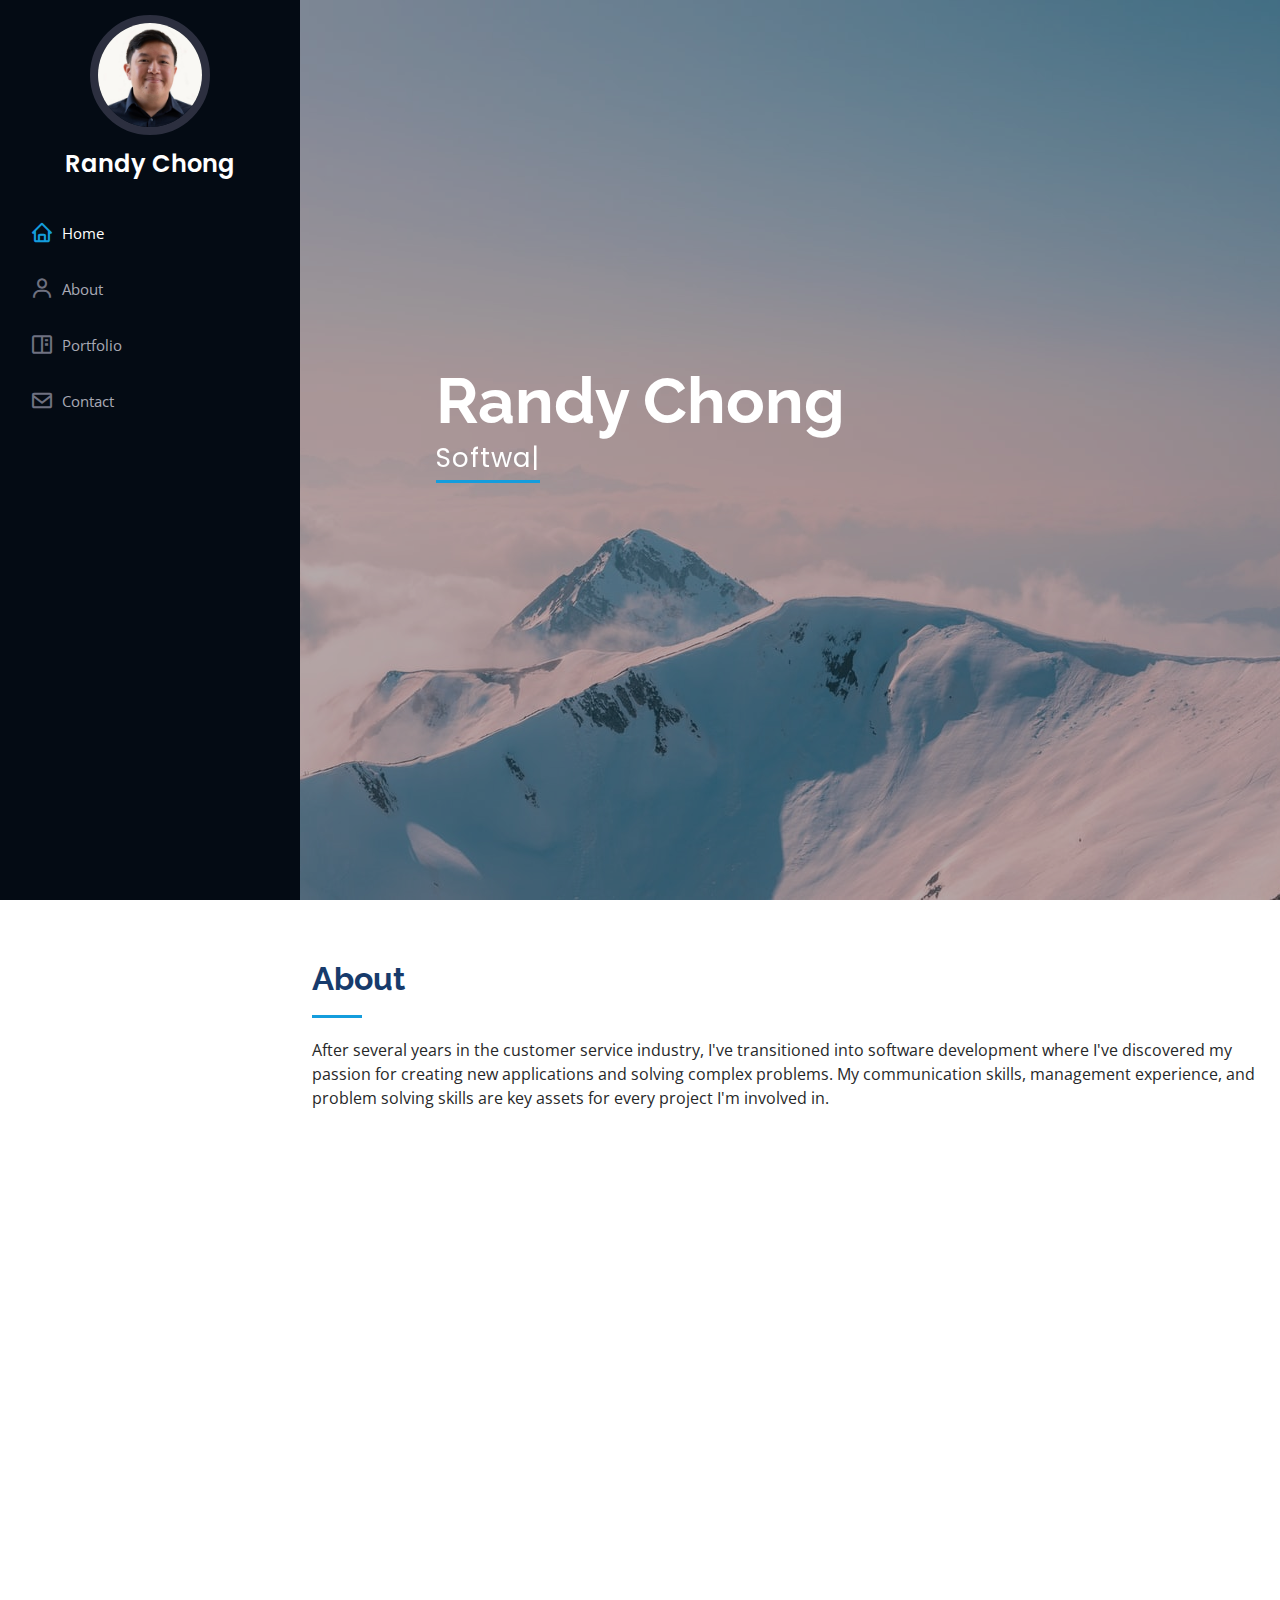
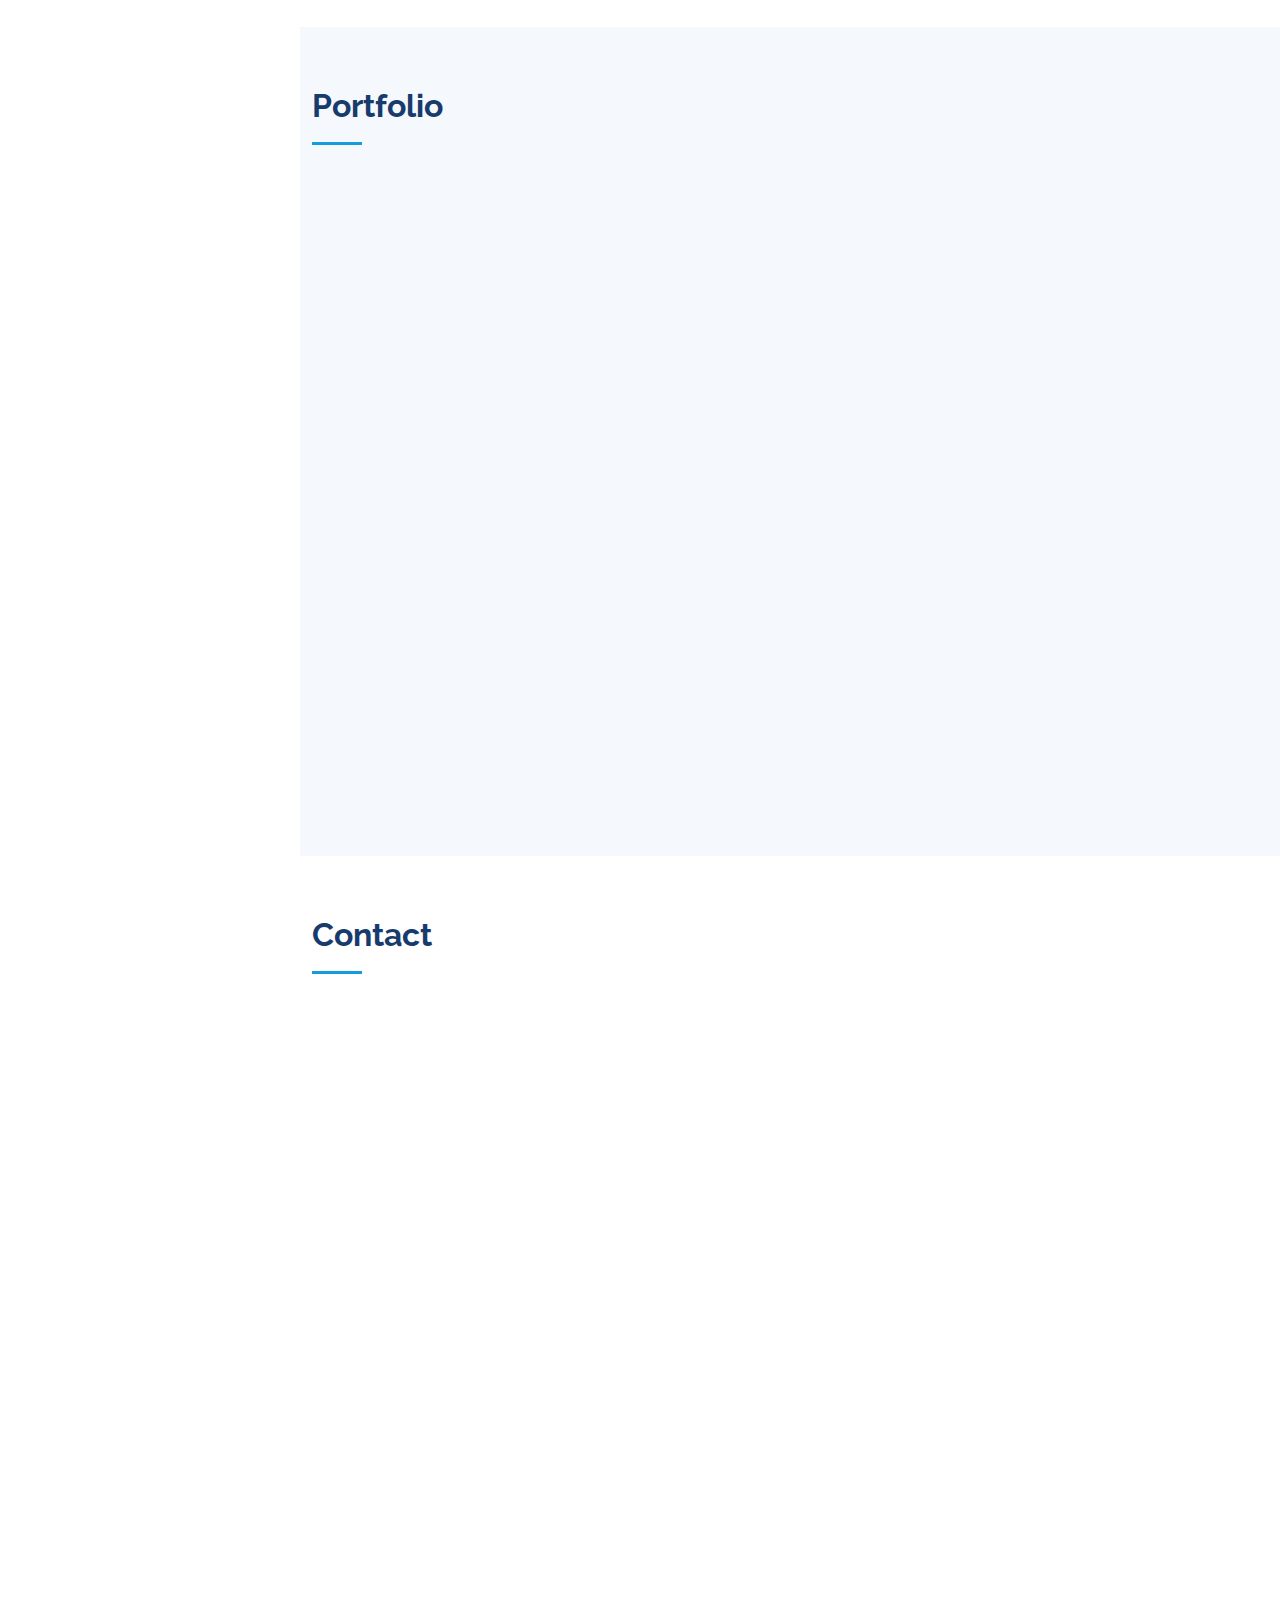
==== commit 02baa36e: "updated order contents in about section so links are all together" ====
--- a/index.html
+++ b/index.html
@@ -102,12 +102,12 @@
                 <ul>
                   <li><i class="bi bi-chevron-right"></i> <strong>Email:</strong> <span>mr.randy.chong@gmail.com</span></li>
                   <li><i class="bi bi-chevron-right"></i> <strong> Current City:</strong> <span>Houston, TX</span></li>
-                  <li><i class="bi bi-chevron-right"></i> <a href="https://www.linkedin.com/in/randy-chong-04b823ab/"><strong>LinkedIn</strong></a></li>
+                  <li><i class="bi bi-chevron-right"></i> <strong>Hometown:</strong> <span>Pensacola, FL</span></li>
                 </ul>
               </div>
               <div class="col-lg-6">
                 <ul>
-                  <li><i class="bi bi-chevron-right"></i> <strong>Hometown:</strong> <span>Pensacola, FL</span></li>
+                  <li><i class="bi bi-chevron-right"></i> <a href="https://www.linkedin.com/in/randy-chong-04b823ab/"><strong>LinkedIn</strong></a></li>
                   <li><i class="bi bi-chevron-right"></i> <a href="https://github.com/randychong"><strong>Github</strong></a></li>
                   <li><i class="bi bi-chevron-right"></i> <a href="https://docs.google.com/document/d/1C3L4qeq_9tKzx2I7_Nu_vbmd6j36hJLEhpXfmGRimKo/edit?usp=sharing"><strong>Resume</strong></a></li>
                 </ul>
@@ -624,7 +624,7 @@
                 <div class="error-message"></div>
                 <div class="sent-message">Your message has been sent. Thank you!</div>
               </div>
-              <div class="text-center"><button type="submit">Send Message</button></div>
+              <div class="text-center"><button type="submit" disabled>Send Message</button></div>
             </form>
           </div>
 
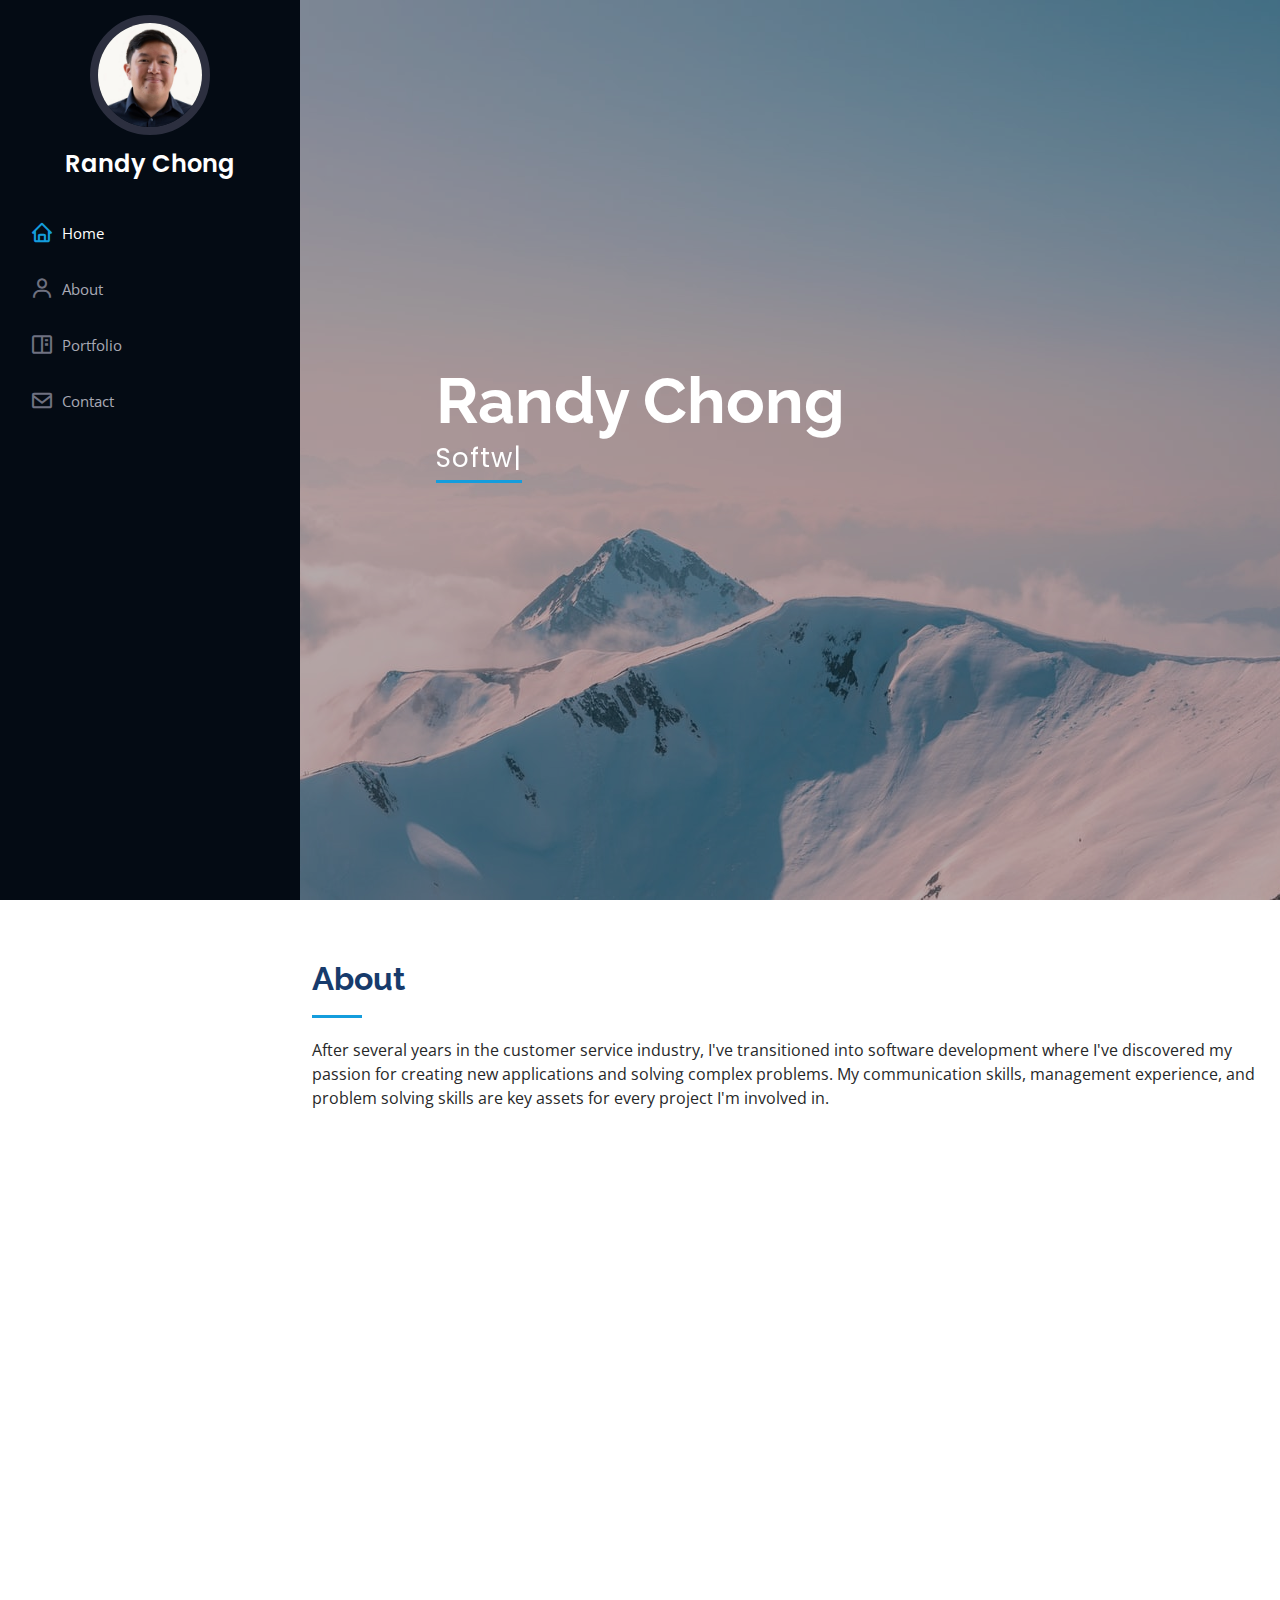
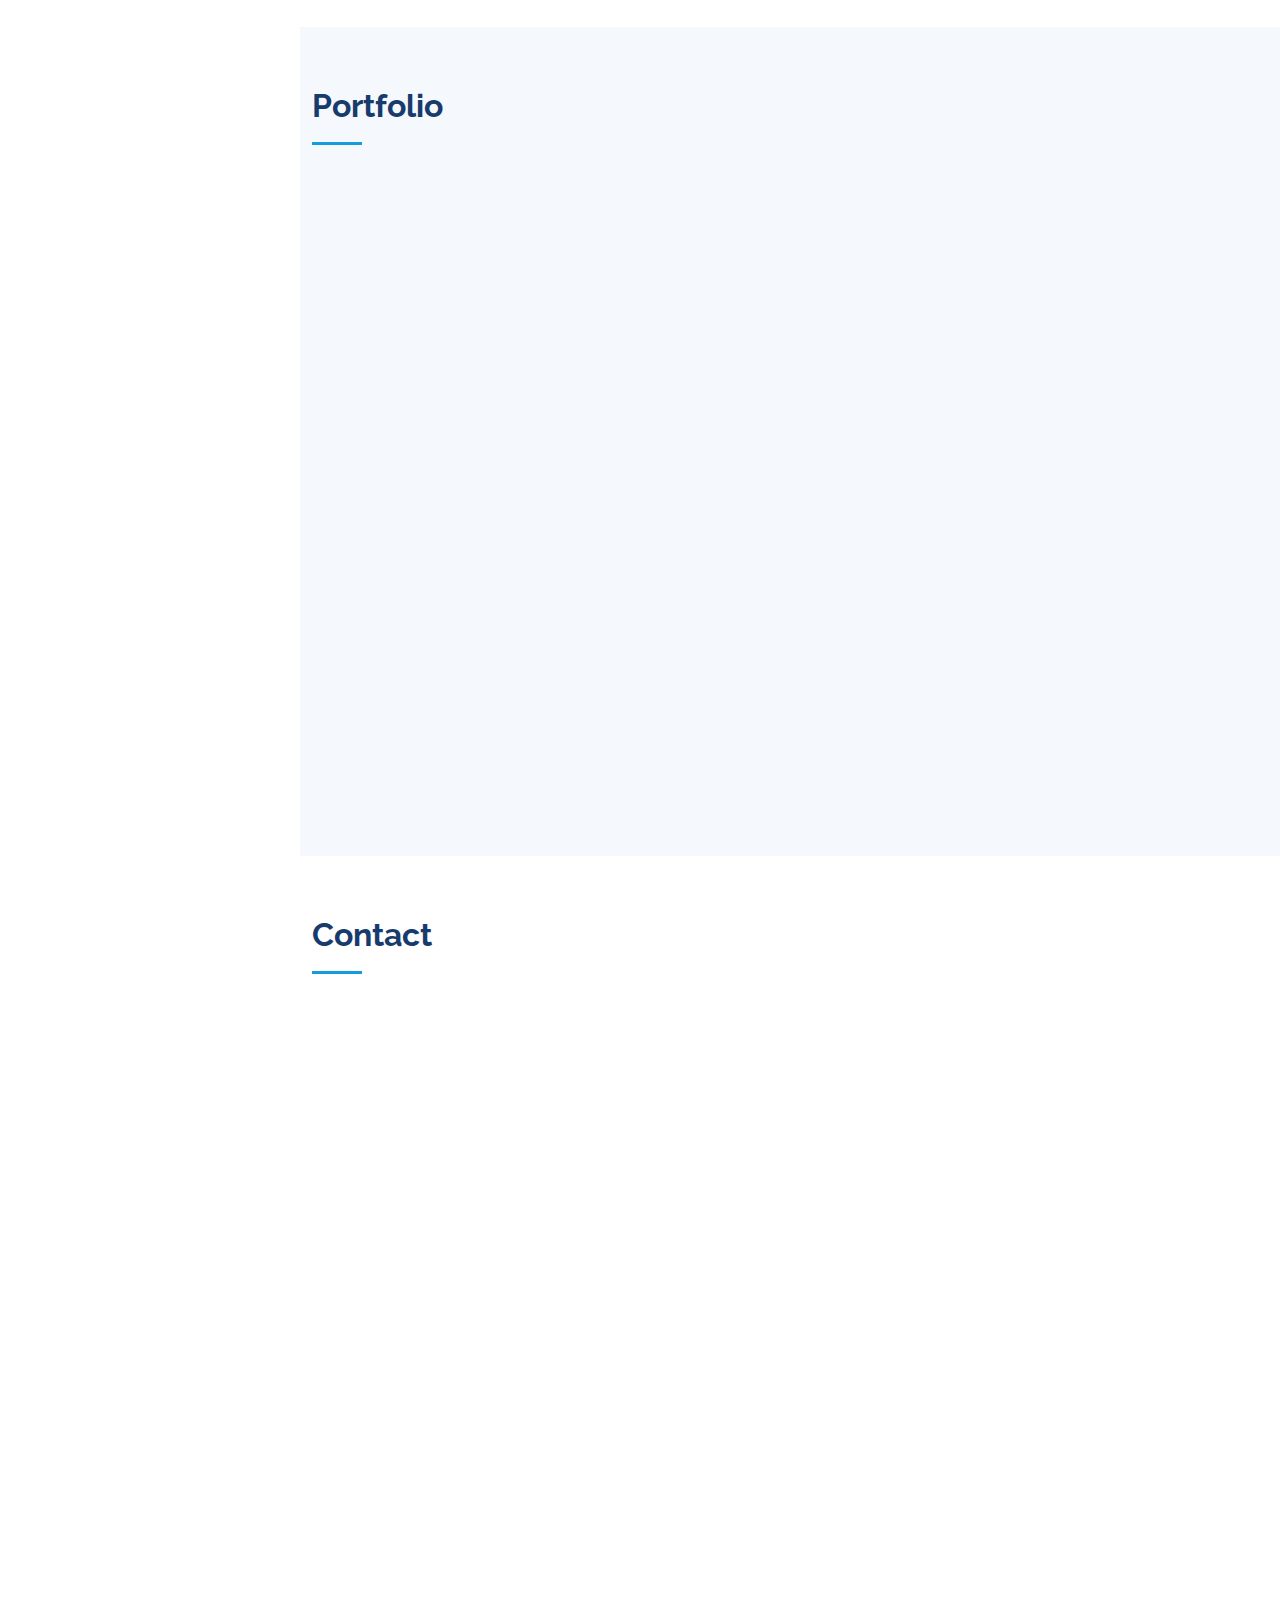
==== commit c6d09fd3: "updated img name and added favicon" ====
--- a/index.html
+++ b/index.html
@@ -10,7 +10,7 @@
   <meta content="" name="keywords">
 
   <!-- Favicons -->
-  <!-- <link href="assets/img/favicon.png" rel="icon"> -->
+  <link href="assets/img/rc-logo.png" rel="icon">
   <link href="assets/img/apple-touch-icon.png" rel="apple-touch-icon">
 
   <!-- Google Fonts -->
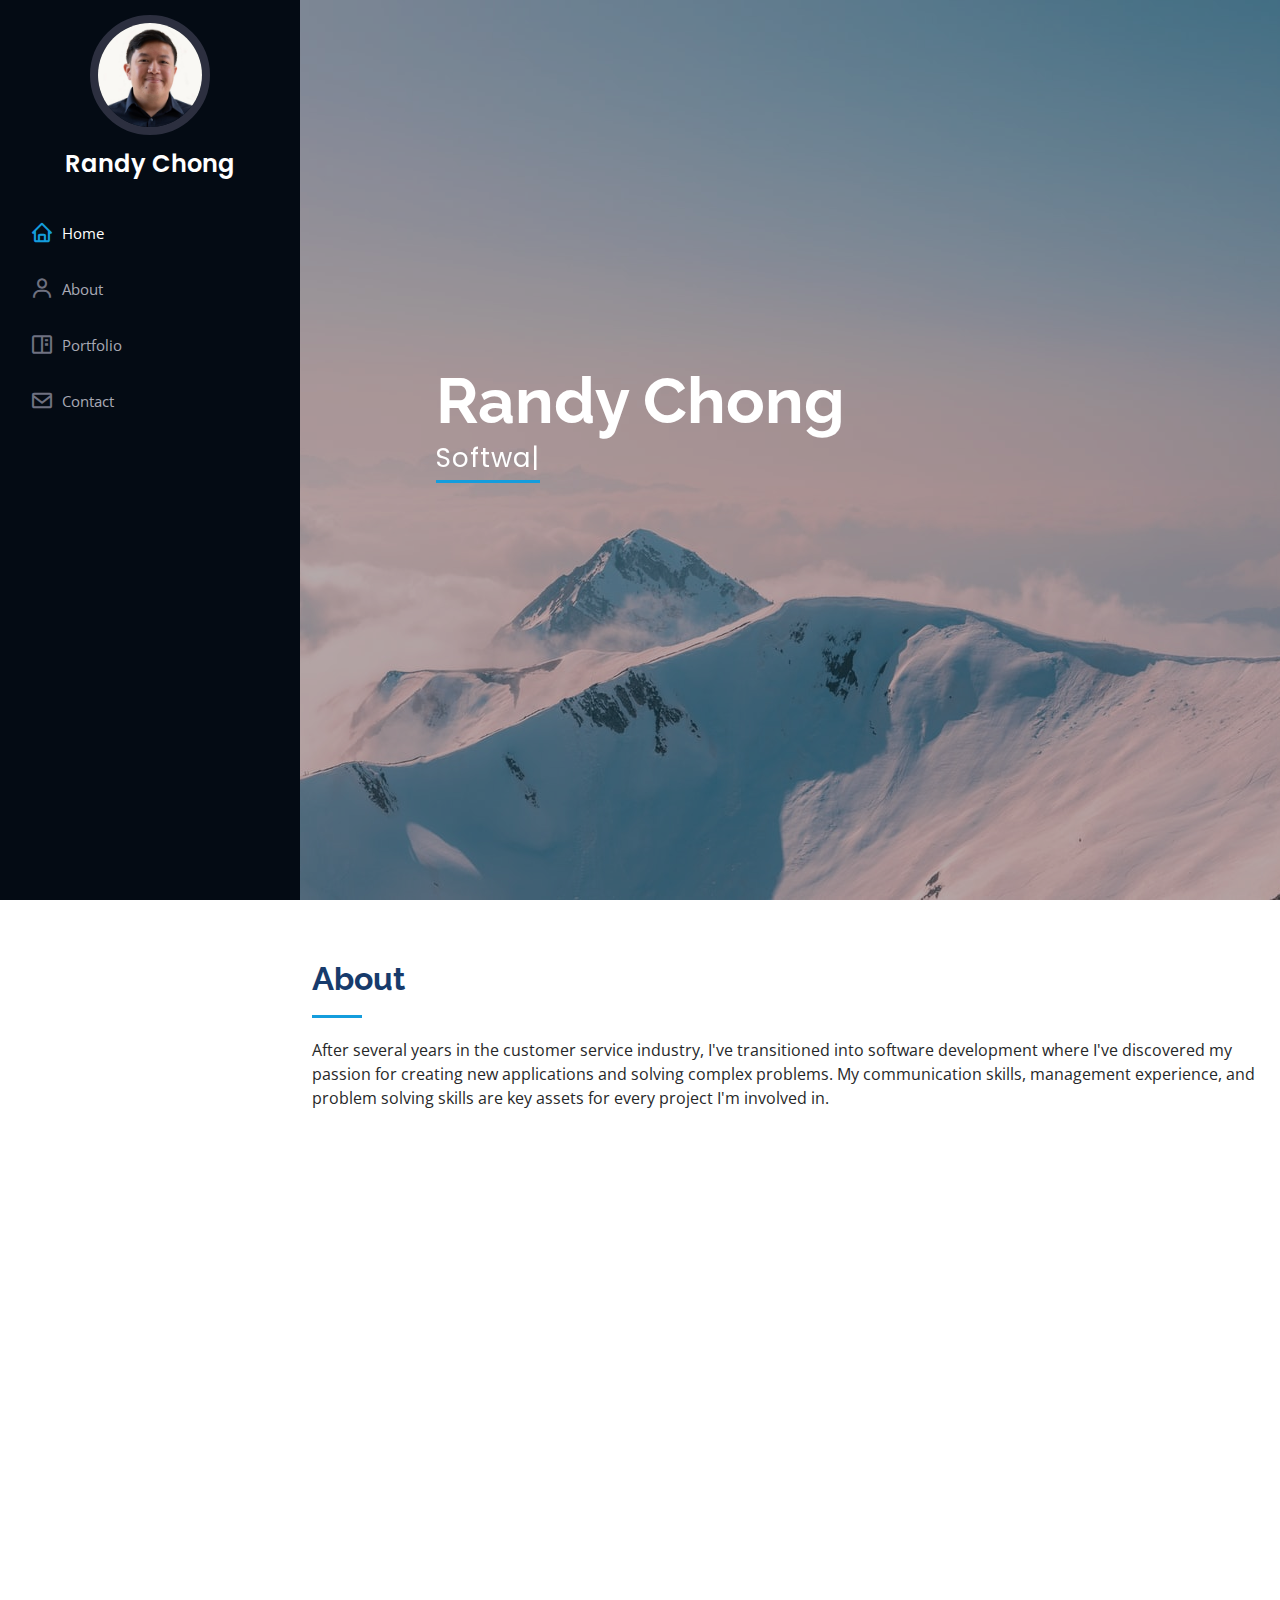
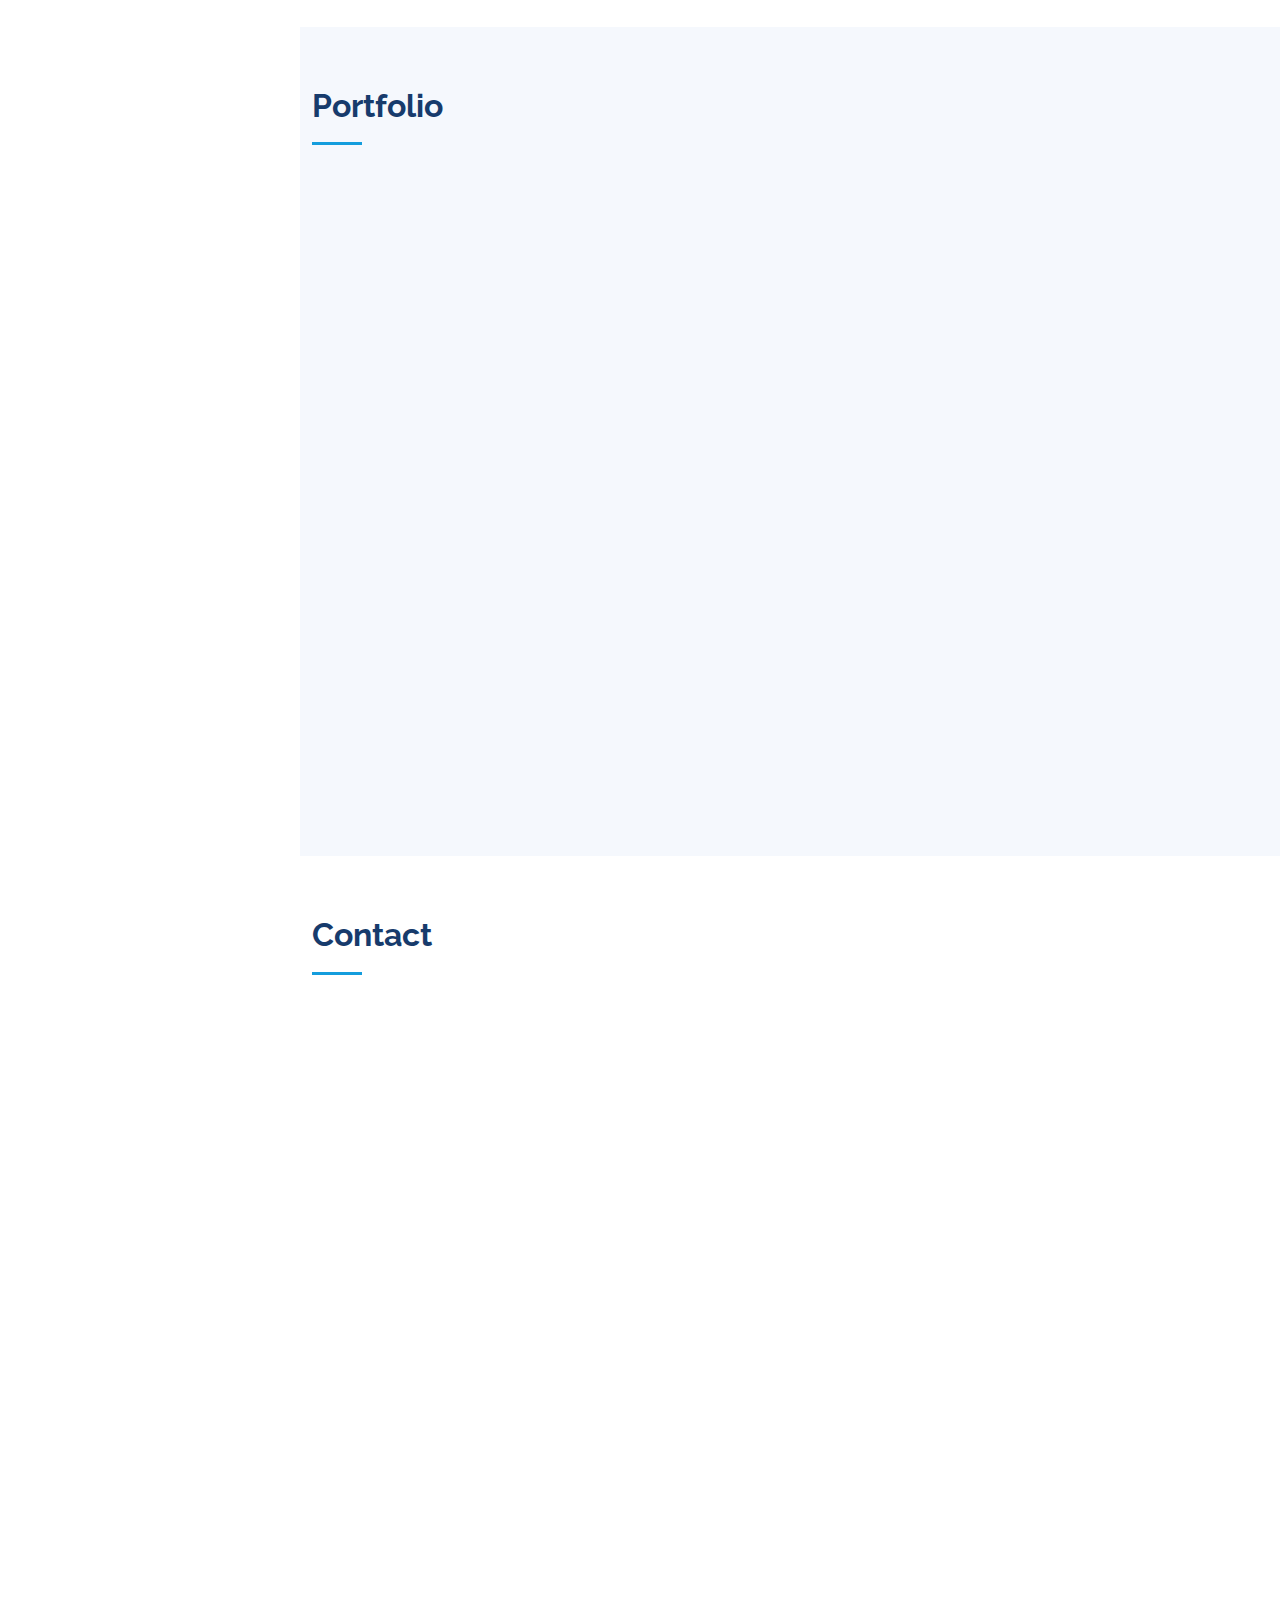
==== commit 9fe44463: "updated portfolio with new project" ====
--- a/index.html
+++ b/index.html
@@ -349,12 +349,12 @@
             </div>
           </div>
 
-          <div class="col-lg-4 col-md-6 portfolio-item filter-web">
-            <div class="portfolio-wrap">
-              <img src="assets/img/portfolio/chongskitchen-homepage.png" class="img-fluid" alt="">
-              <div class="portfolio-links">
-                <a href="assets/img/portfolio/chongskitchen-homepage.png" data-gallery="portfolioGallery" class="portfolio-lightbox" title="Chong's Kitchen Homepage"><i class="bx bx-plus"></i></a>
-                <a href="https://github.com/randychong/chongskitchen" title="Source Code"><i class="bx bx-link"></i></a>
+          <div class="col-lg-4 col-md-6 portfolio-item filter-card">
+            <div class="portfolio-wrap">
+              <img src="assets/img/portfolio/cafe-cart.png" class="img-fluid" alt="">
+              <div class="portfolio-links">
+                <a href="assets/img/portfolio/cafe-cart.png" data-gallery="portfolioGallery" class="portfolio-lightbox" title="The Bobarista - Shopping"><i class="bx bx-plus"></i></a>
+                <a href="https://github.com/randychong/bobarista" title="Source Code"><i class="bx bx-link"></i></a>
               </div>
             </div>
           </div>
@@ -368,17 +368,7 @@
               </div>
             </div>
           </div>
-
-          <div class="col-lg-4 col-md-6 portfolio-item filter-card">
-            <div class="portfolio-wrap">
-              <img src="assets/img/portfolio/chongskitchen-contactpage.png" class="img-fluid" alt="">
-              <div class="portfolio-links">
-                <a href="assets/img/portfolio/chongskitchen-contactpage.png" data-gallery="portfolioGallery" class="portfolio-lightbox" title="Chong's Kitchen Contact Page"><i class="bx bx-plus"></i></a>
-                <a href="https://github.com/randychong/chongskitchen" title="Source Code"><i class="bx bx-link"></i></a>
-              </div>
-            </div>
-          </div>
-
+          
           <div class="col-lg-4 col-md-6 portfolio-item filter-web">
             <div class="portfolio-wrap">
               <img src="assets/img/portfolio/chongskitchen-chefspage.png" class="img-fluid" alt="">
@@ -388,7 +378,17 @@
               </div>
             </div>
           </div>
-
+          
+          <div class="col-lg-4 col-md-6 portfolio-item filter-web">
+            <div class="portfolio-wrap">
+              <img src="assets/img/portfolio/cafe-menu.png" class="img-fluid" alt="">
+              <div class="portfolio-links">
+                <a href="assets/img/portfolio/cafe-menu.png" data-gallery="portfolioGallery" class="portfolio-lightbox" title="The Bobarista - Menu"><i class="bx bx-plus"></i></a>
+                <a href="https://github.com/randychong/bobarista" title="Source Code"><i class="bx bx-link"></i></a>
+              </div>
+            </div>
+          </div>
+          
           <div class="col-lg-4 col-md-6 portfolio-item filter-app">
             <div class="portfolio-wrap">
               <img src="assets/img/portfolio/foodfindr-signup-page.png" class="img-fluid" alt="">
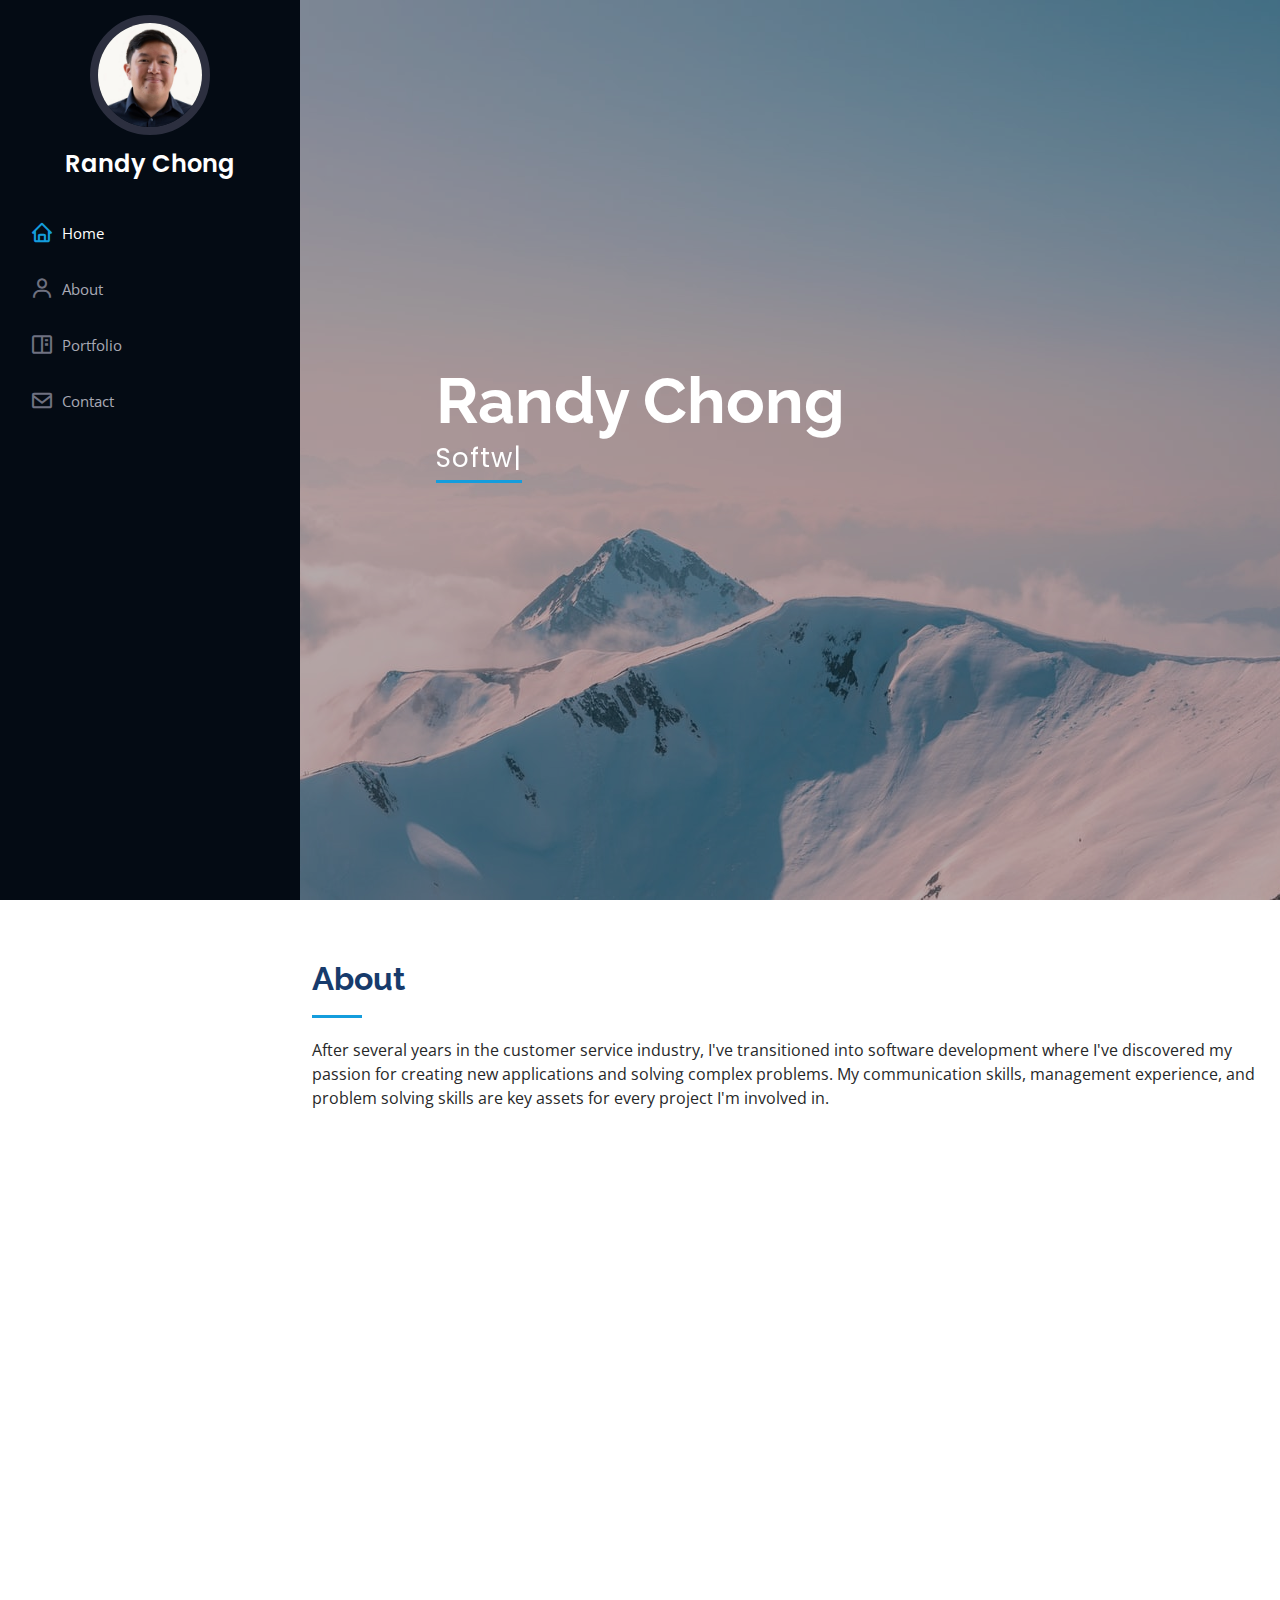
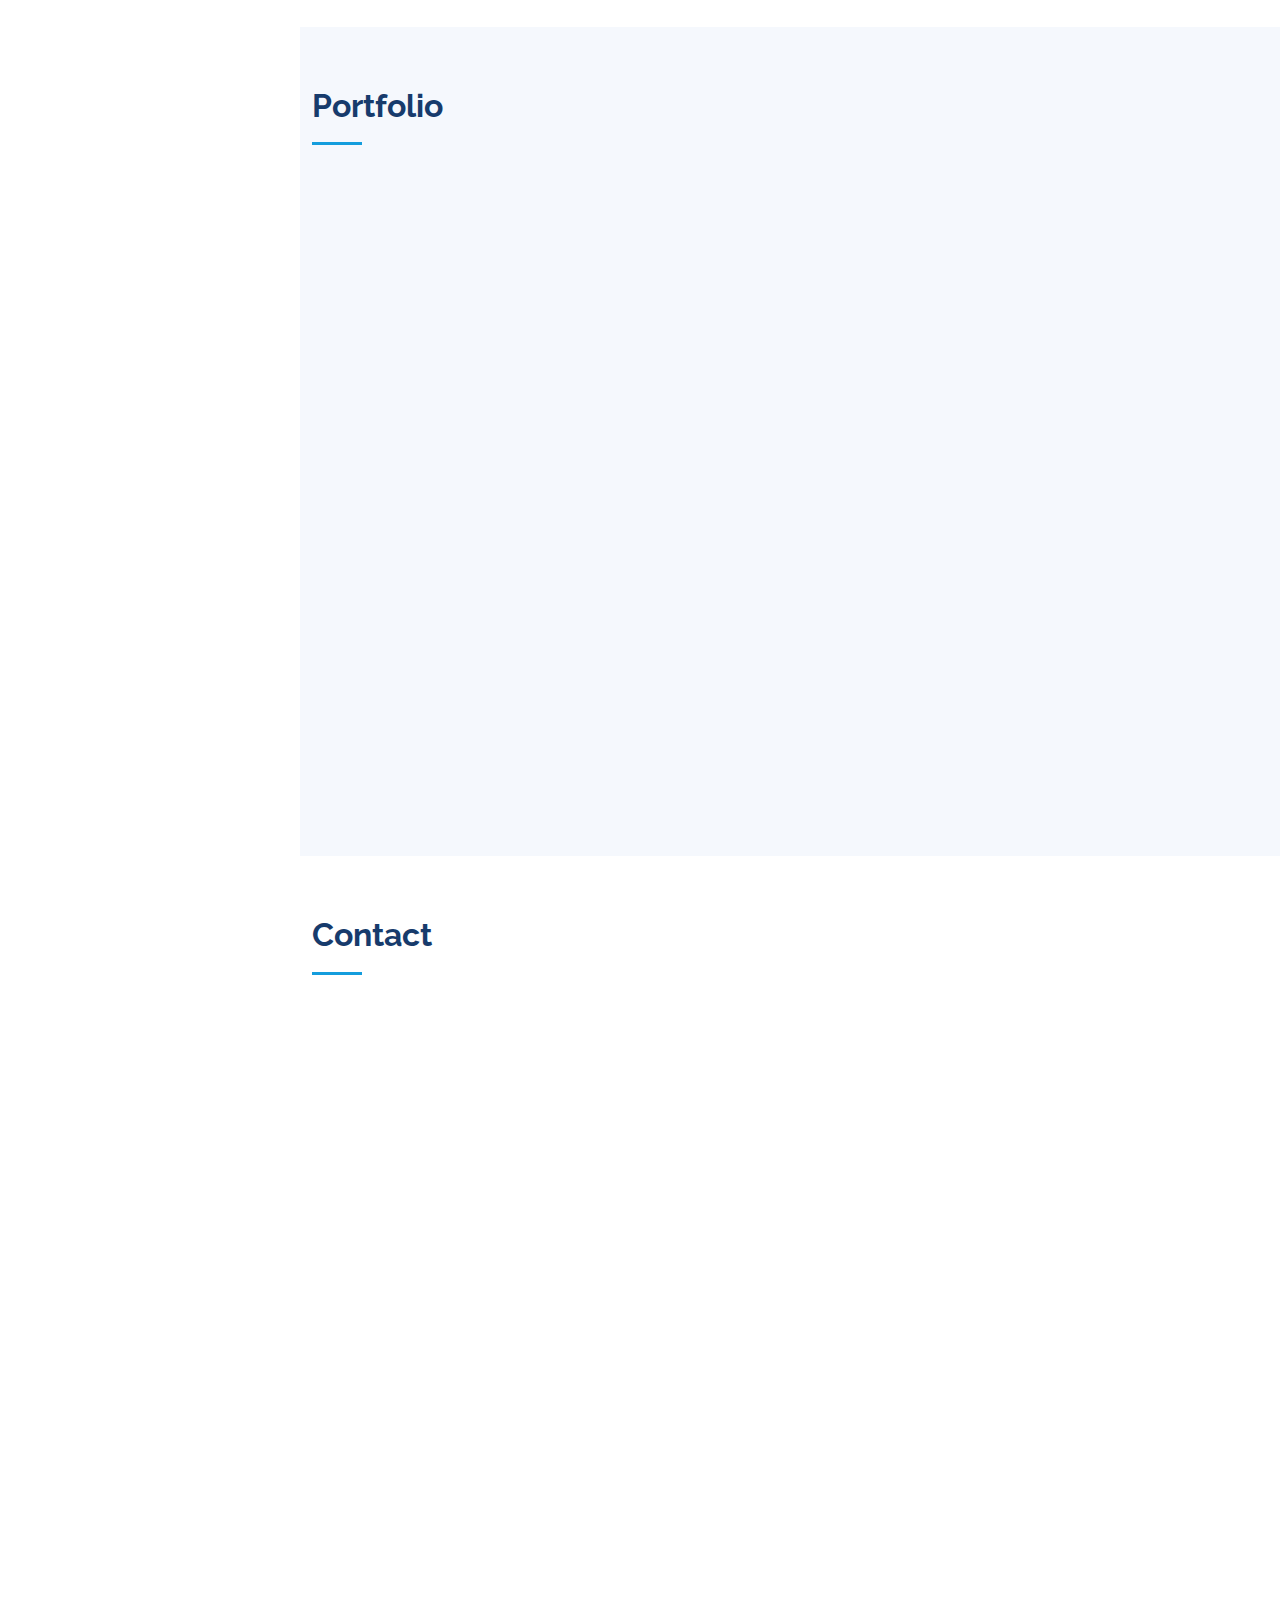
==== commit 3a5c6044: "updated image text for portfolio" ====
--- a/index.html
+++ b/index.html
@@ -353,7 +353,7 @@
             <div class="portfolio-wrap">
               <img src="assets/img/portfolio/cafe-cart.png" class="img-fluid" alt="">
               <div class="portfolio-links">
-                <a href="assets/img/portfolio/cafe-cart.png" data-gallery="portfolioGallery" class="portfolio-lightbox" title="The Bobarista - Shopping"><i class="bx bx-plus"></i></a>
+                <a href="assets/img/portfolio/cafe-cart.png" data-gallery="portfolioGallery" class="portfolio-lightbox" title="The Bobarista - Shopping Cart"><i class="bx bx-plus"></i></a>
                 <a href="https://github.com/randychong/bobarista" title="Source Code"><i class="bx bx-link"></i></a>
               </div>
             </div>
